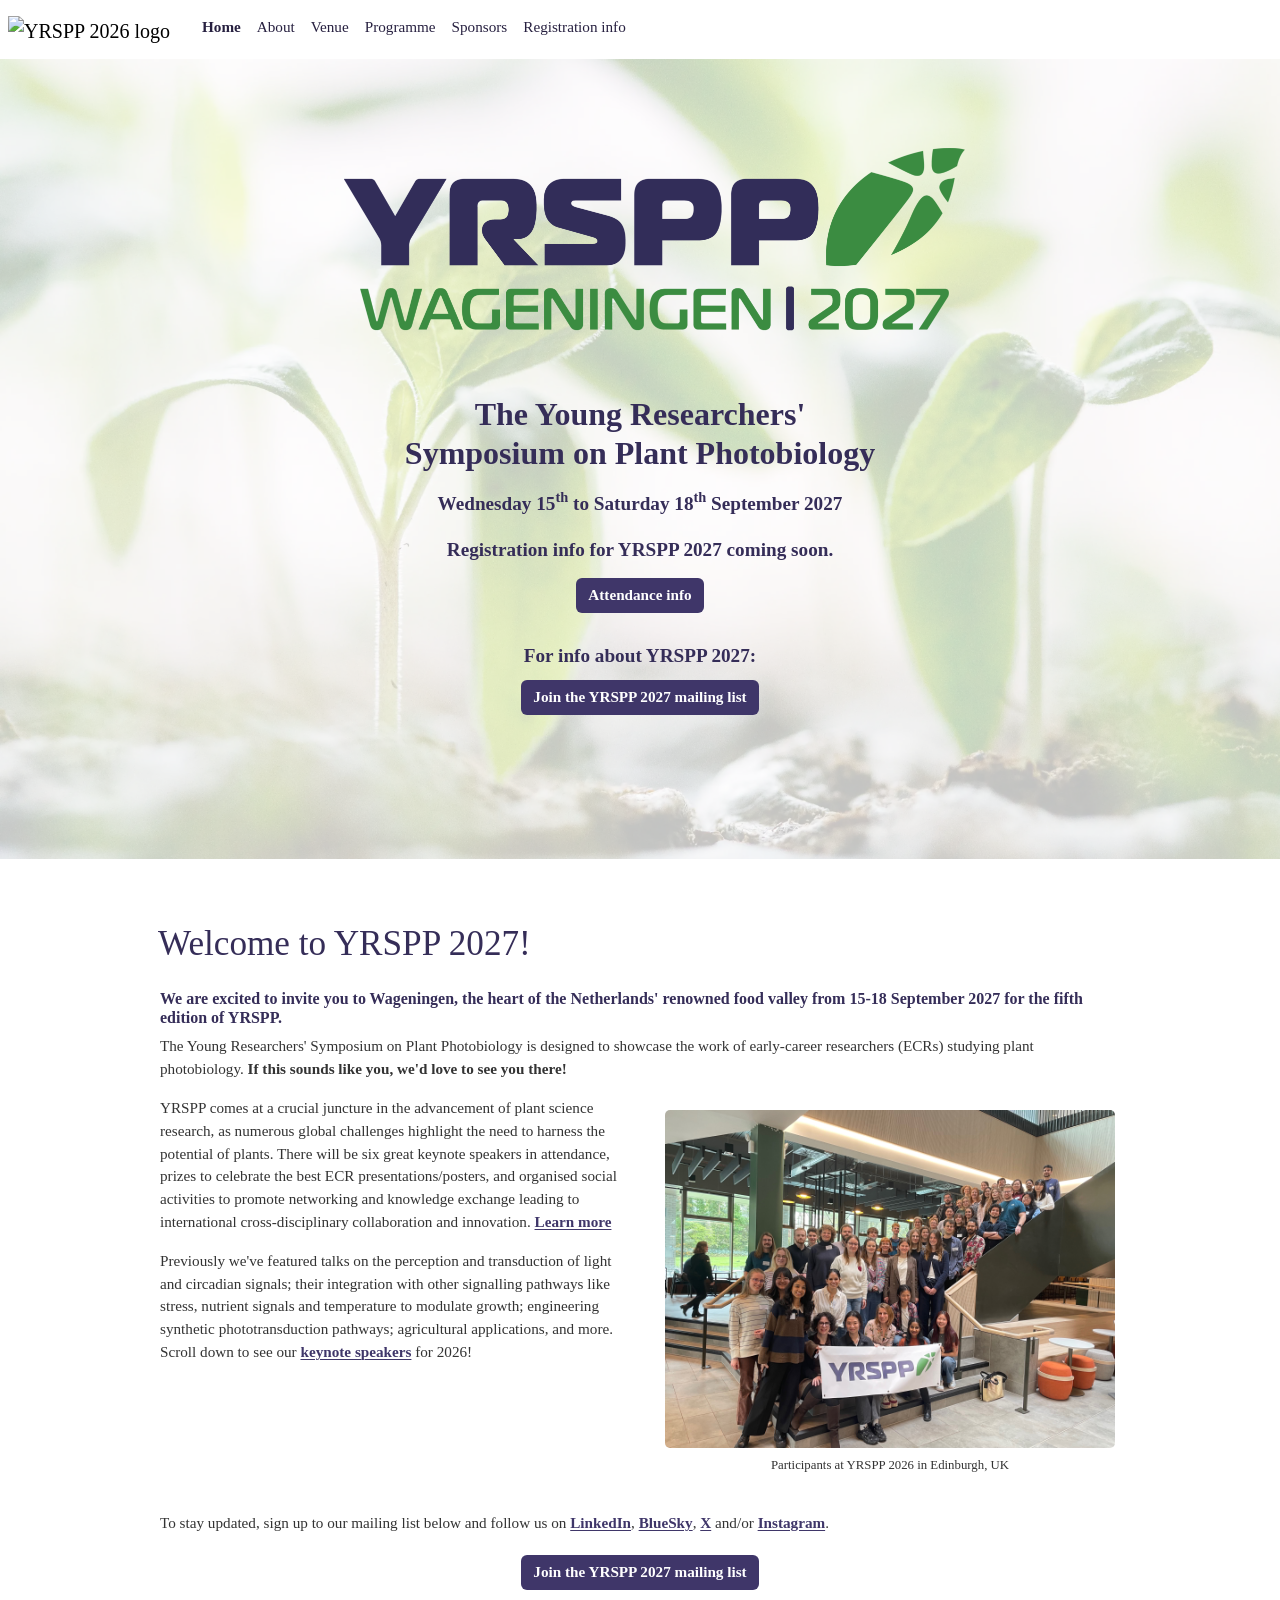
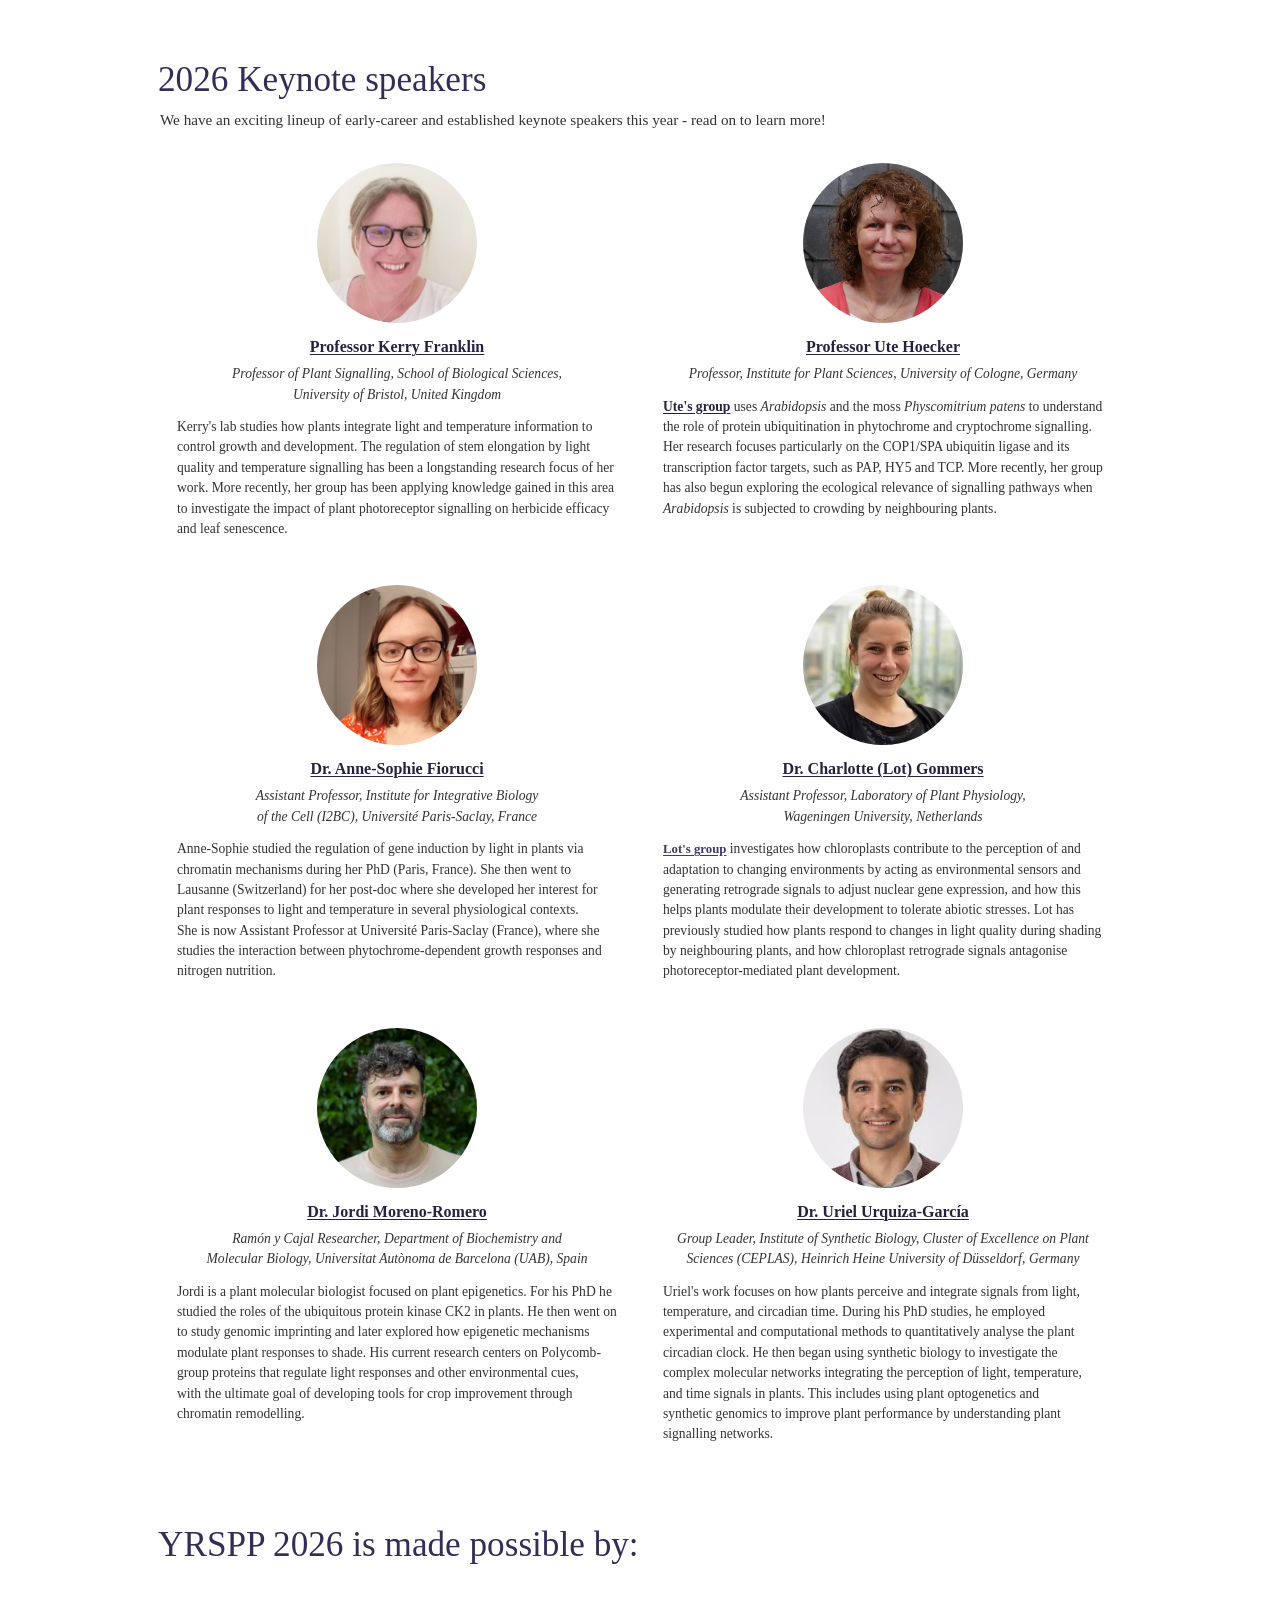
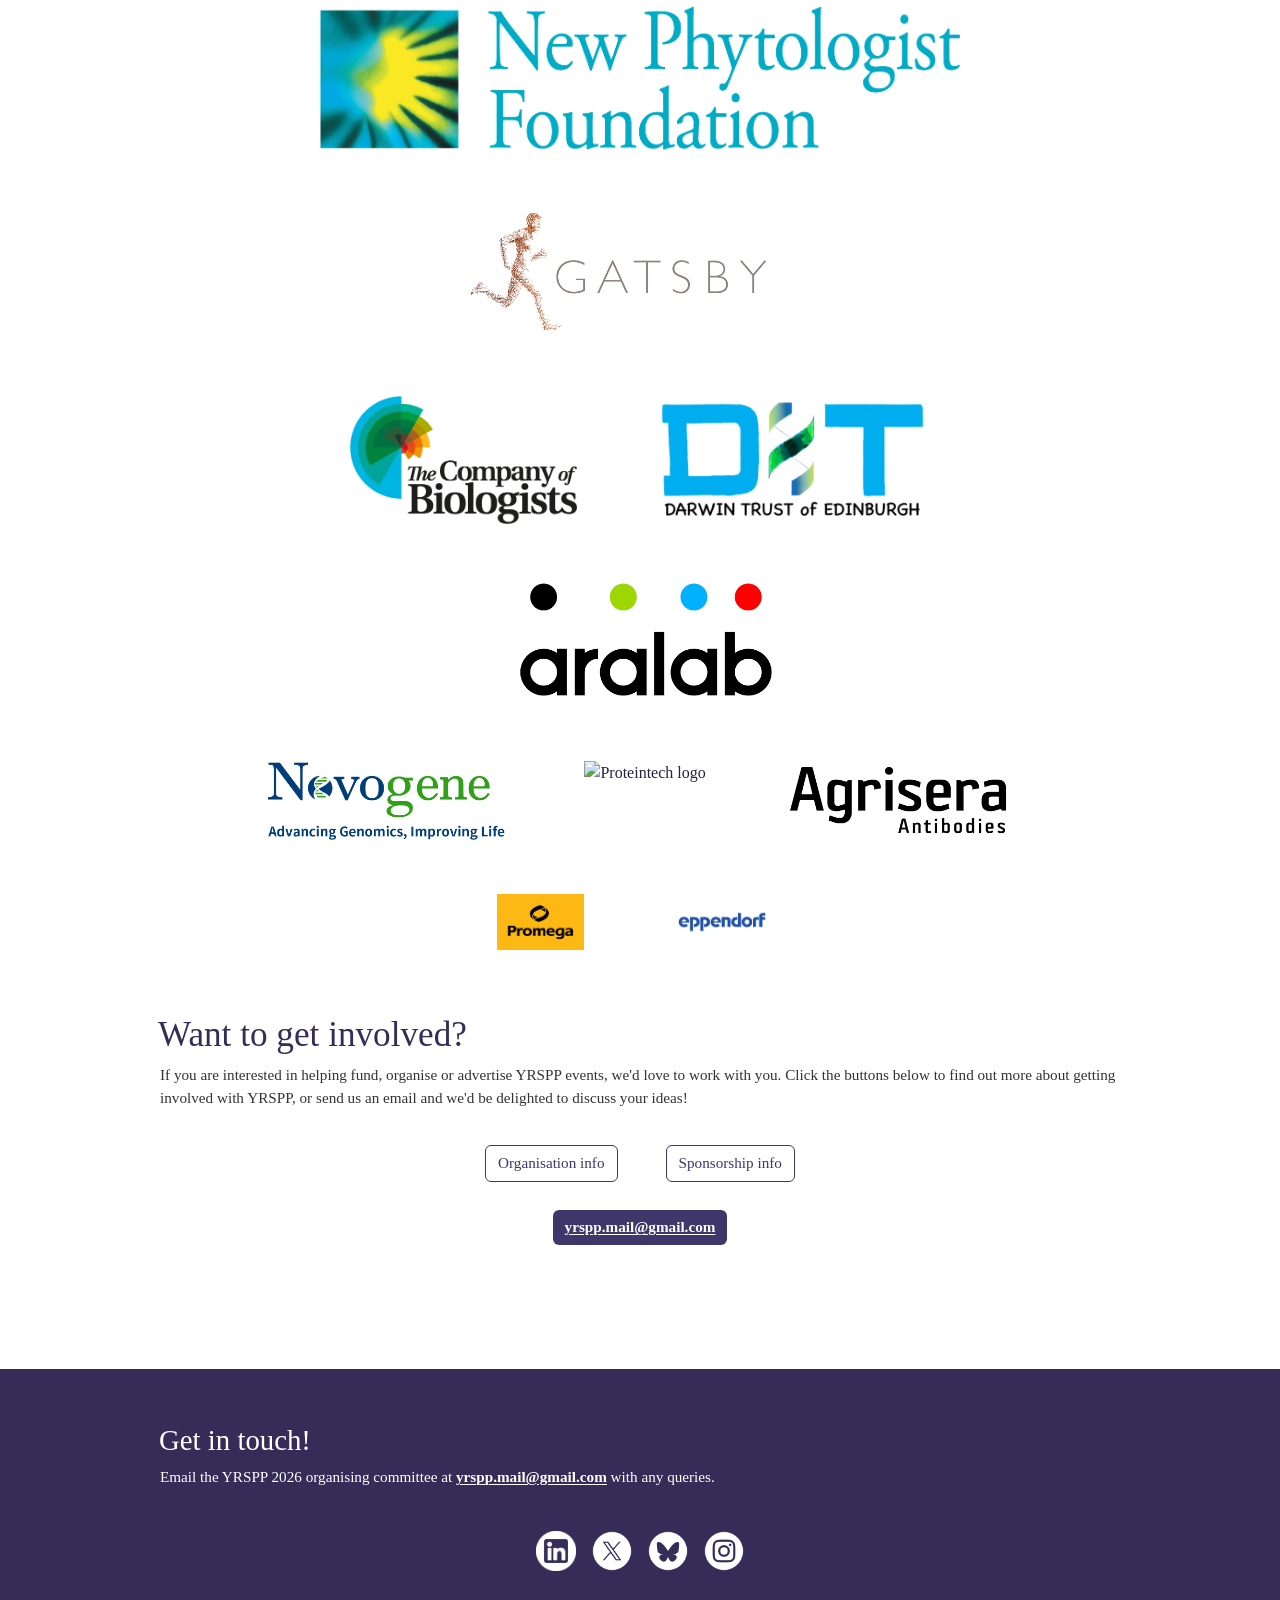
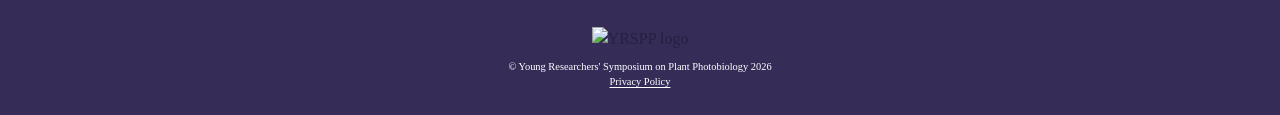
==== index.html @ 90f3bf02 "Logo update" ====
<!DOCTYPE html>
<html lang="en">

<head>
    <title>YRSPP 2027</title>
    <link rel="icon" type="image/png" href="/assets/favicon.png">

    <meta charset="UTF-8">
    <meta name="viewport" content="width=device-width, initial-scale=1.0">
    <link href="https://cdn.jsdelivr.net/npm/bootstrap@5.3.3/dist/css/bootstrap.min.css" rel="stylesheet"
        integrity="sha384-QWTKZyjpPEjISv5WaRU9OFeRpok6YctnYmDr5pNlyT2bRjXh0JMhjY6hW+ALEwIH" crossorigin="anonymous">
    <script defer src="https://cdn.jsdelivr.net/npm/bootstrap@5.3.3/dist/js/bootstrap.bundle.min.js"
        integrity="sha384-YvpcrYf0tY3lHB60NNkmXc5s9fDVZLESaAA55NDzOxhy9GkcIdslK1eN7N6jIeHz"
        crossorigin="anonymous"></script>
    <link rel="stylesheet" href="https://cdn.jsdelivr.net/npm/bootstrap-icons/font/bootstrap-icons.css">
    <link rel="stylesheet" href="styles.css">
    <link fetchpriority="high" rel="preload" href="./assets/seedlings.webp" as="image">
    <link fetchpriority="high" rel="preload" href="./fonts/magistral/Magistral-Bold.otf" as="font">
    <link fetchpriority="high" rel="preload" href="./fonts/sora/Sora-Regular.ttf" as="font">

    <script defer src="script.js"></script>

</head>

<body>
    <!-- NAVBAR -->
    <nav class="navbar navbar-expand-custom navbar-custom sticky-top">
        <a class="navbar-brand" href="/">
            <img src="./assets/YRSPP logo dark.png" style="height:2rem; width:auto; margin-left:0.5rem;"
                alt="YRSPP 2026 logo" loading="eager">
        </a>
        <button class="navbar-toggler navbar-toggler-custom" id="menu-toggle" type="button" data-bs-toggle="collapse"
            data-bs-target="#navbarNavAltMarkup" aria-controls="navbarNavAltMarkup" aria-expanded="false"
            aria-label="Toggle navigation">
            <span class="navbar-toggler-icon"></span>
        </button>

        <div class="collapse navbar-collapse" id="navbarNavAltMarkup">
            <ul class="navbar-nav ml-auto">
                <li class="nav-item"><a class="nav-link active" href="/">Home</a></li>
                <li class="nav-item"><a class="nav-link" href="/about">About</a></li>
                <li class="nav-item"><a class="nav-link" href="/venue">Venue</a></li>
                <li class="nav-item"><a class="nav-link" href="/programme">Programme</a></li>
                <li class="nav-item"><a class="nav-link" href="/sponsors">Sponsors</a></li>
                <li class="nav-item"><a class="nav-link" href="/register">Registration info</a></li>
        </div>
    </nav>

    <!-- GREEN BANNER -->
    <!-- <div class="update-bar">
        <p style="text-wrap: balance">Event schedule coming soon</p>
    </div> -->

    <!-- SPLASH PAGE -->
    <div loading="eager" class="title-image-flexbox text-center"
        style="background-image: url('./assets/seedlings.webp'); background-position: 50% 44%">

        <!-- WHITE OVERLAY -->
        <div
            style="position: absolute; z-index: 1; width: 100%; height: 100%; background-color: rgba(255, 255, 255, 0.75);">
        </div>

        <div class="container-sm title-box-outer">

            <!-- Title bar logo -->
            <div class="title-textbox">
                <img src="./assets/YRSPP 2027 logo.png" class="title-logo" alt="YRSPP 2026 logo">
            </div>

            <!-- Title bar subheader -->
            <div class="title-textbox"
                style="margin-top: clamp(1rem, 10vw, 3rem); font-family: Magistral; font-weight:900; color: #352D58">
                <p
                    style="margin:0; text-wrap:pretty;  font-size: clamp(1.6rem, 5vw, 2rem); line-height: 120%; text-align:center">
                    The Young Researchers'<br> Symposium on Plant&nbsp;Photobiology</p>
            </div>

            <!-- Title bar date -->
            <div class="title-textbox" style="margin-top: 1.1rem">
                <p style="margin:0; text-wrap:balance; font-size: clamp(1rem, 3vw, 1.2rem); color:#352D58 ">
                    <b>Wednesday&nbsp;15<sup>th</sup> to Saturday&nbsp;18<sup>th</sup> September&nbsp;2027</b>
                </p>
            </div>

            <div class="title-textbox" style="margin-top: 1.1rem">
                <p style="margin:0; text-wrap:balance; font-size: clamp(1rem, 3vw, 1.2rem); color:#352D58 ">
                    <b>Registration info for YRSPP 2027 coming soon. </b>
                </p>
            </div>

            <div class="text-center" style="margin-top: 0.5rem; margin-bottom:0rem">
                <a class="btn custom-btn" style="margin:5px;" role="button" href="/register">
                    Attendance info</a>
            </div>

            <div class="title-textbox" style="margin-top: 1.5rem">
                <p style="margin:0; text-wrap:balance; font-size: clamp(1rem, 3vw, 1.2rem); color:#352D58 ">
                    <b>For info about YRSPP 2027: </b>
                </p>
            </div>

            <div class="text-center" style="margin-top: 0.3rem; margin-bottom:1.9rem">
                <a class="btn custom-btn" style="margin:5px;" role=" button" target="_blank"
                    href="https://docs.google.com/forms/d/e/1FAIpQLSe1bCF_7-hGcj67cKuqhx0Nu_aO1WpbMkwufER8LdDxlGRzhA/viewform?usp=dialog">
                    Join the YRSPP 2027 mailing&nbsp;list</a>
            </div>

        </div>
    </div>


    <div class="container-sm">
        <h1> Welcome to YRSPP&nbsp;2027! </h1>
        <h3> We are excited to invite you to Wageningen, the heart of the Netherlands' renowned food valley from <b>15-18 September 2027</b> for the
            fifth
            edition of YRSPP. </h3>
        <p>The Young Researchers' Symposium on Plant Photobiology is designed to showcase the
            work of early-career researchers (ECRs) studying plant photobiology.
            <b>If this sounds like you, we'd love to see you there!</b>
        </p>
        <div class="text-flexbox">
            <!-- Text column -->
            <div>

                <p>YRSPP comes at a crucial juncture in the advancement of plant science research, as numerous
                    global challenges highlight the need to harness the potential of plants. There will be six great
                    keynote speakers in attendance, prizes to celebrate the best ECR
                    presentations/posters, and organised social activities to promote networking and knowledge
                    exchange leading to international cross-disciplinary collaboration and innovation. <a
                        class="underline-text" href="/about">Learn more</a>
                </p>

                <p>Previously we've featured talks on the perception and transduction of light and
                    circadian signals; their integration with other signalling pathways like stress, nutrient
                    signals and temperature to modulate growth; engineering synthetic phototransduction pathways;
                    agricultural applications, and more. Scroll down to see our <a class="underline-text"
                        href="/#speakers">keynote speakers</a> for 2026!
                </p>
            </div>

            <!-- Image Column -->
            <div class="text-center">
                <figure class="minimargin">
                    <img src="./assets/YRSPP 2026 group photo.jpeg" class="img-fluid image-rounded" style="margin-top:0.5rem"
                        alt="YRSPP 2024 image">
                    <figcaption style="font-size:0.8rem">Participants at YRSPP 2026 in Edinburgh, UK</figcaption>
                </figure>
            </div>
        </div>


        <!-- <h1>Registration is now open!</h1>
        <p><a class="underline-text" href="/register">Click here</a> for more information about the registration
            process, or click the green button below to go to the University of Edinburgh's ePay website to register
            right
            now.</p> -->
        <p style="margin-top:2rem">To stay updated, sign up to our mailing list below and follow us on
            <a class=underline-text href="https://www.linkedin.com/company/yrspp">LinkedIn</a>,
            <a class=underline-text href="https://bsky.app/profile/yrspp.bsky.social">BlueSky</a>,
            <a class="underline-text" href="https://x.com/YRSPP_2026">X</a>
            and/or
            <a class="underline-text" href="https://www.instagram.com/yrspp2026/"> Instagram</a>.
        </p>

        <!-- <div class="text-center" style="margin-top: 2rem; margin-bottom: 0rem;">
            <a class="btn custom-btn register" role="button" target="_blank"
                href="https://www.epay.ed.ac.uk/conferences-and-events/college-of-science-and-engineering/school-of-biological-sciences/school-of-biological-sciences/young-researchers-symposium-on-plant-photobiology-yrspp-2026">
                REGISTER NOW</a>
        </div> -->

        <div class="text-center" style="margin-top: 0.3rem; margin-bottom:1.9rem">
            <a class="btn custom-btn" style="margin:5px;" role=" button" target="_blank"
                href="https://docs.google.com/forms/d/e/1FAIpQLSfHy16Iya-HZ07vvajyDPj4DVzweFDZOjR_L24xHRtu4fV7gg/viewform?usp=dialog">
                Join the YRSPP 2027 mailing&nbsp;list</a>
        </div>

        <h1 id="speakers" style="scroll-margin-top: 100px">2026 Keynote speakers</h1>
        <p>We have an exciting lineup of early-career and established keynote speakers this year - read on to learn
            more!</p>

        <div class="keynote profile-container">
            <div class="profile-box">

                <div class="profile-item">
                    <a href="https://www.bristol.ac.uk/people/person/Keara-Franklin-c03a181e-04d2-490a-8cf1-10cf4a885e17/"
                        target="_blank" class="profile-image"> <img class="profile-image"
                            src="./assets/kerry-franklin.webp" alt="Photo of Professor Kerry Franklin"
                            style="object-position: 50% 25%"></a>

                    <div class="profile-name"> <a class="underline-btn"
                            href="https://www.bristol.ac.uk/people/person/Keara-Franklin-c03a181e-04d2-490a-8cf1-10cf4a885e17/"
                            role="button" target="_blank">Professor Kerry Franklin</a>
                    </div>
                    <div class="profile-subtitle">
                        Professor of Plant Signalling, School of&nbsp;Biological&nbsp;Sciences,
                        University&nbsp;of&nbsp;Bristol, United
                        Kingdom
                    </div>
                    <div class="profile-bio">
                        Kerry's lab studies how plants integrate light and temperature information to control growth
                        and
                        development. The regulation of stem elongation by light quality and temperature signalling
                        has
                        been a longstanding research focus of her work. More recently, her group has been applying
                        knowledge
                        gained in this area to investigate the impact of plant photoreceptor signalling on herbicide
                        efficacy and leaf senescence.

                    </div>
                </div>

                <div class="profile-item">
                    <a href="https://www.ceplas.eu/en/research/prof-dr-ute-hoecker/" target="_blank"
                        class="profile-image"> <img class="profile-image" src="./assets/ute-hoecker.jpeg"
                            alt="Photo of Professor Ute Hoecker" style="object-position: 50% 32%"></a>
                    <div class="profile-name"> <a class="underline-btn"
                            href="https://www.ceplas.eu/en/research/prof-dr-ute-hoecker" role="button" target="_blank">
                            Professor Ute Hoecker</a>
                    </div>
                    <div class="profile-subtitle">
                        Professor, Institute for Plant Sciences, University of Cologne, Germany
                    </div>
                    <div class="profile-bio">
                        <a class="underline-btn" href="https://ag-hoecker.botanik.uni-koeln.de" role="button"
                            target="_blank">
                            Ute's group</a> uses <i>Arabidopsis</i> and the moss <i>Physcomitrium patens</i> to
                        understand the role of protein
                        ubiquitination in phytochrome and cryptochrome signalling. Her research focuses particularly
                        on
                        the COP1/SPA ubiquitin ligase and its transcription factor targets, such as PAP, HY5 and
                        TCP.
                        More recently, her group has also begun exploring the ecological relevance of signalling
                        pathways when <i>Arabidopsis</i> is subjected to crowding by neighbouring plants.
                    </div>
                </div>

                <div class="profile-item">
                    <a href="https://anr.fr/Project-ANR-21-CE20-0006" class="profile-image" target="_blank"> <img
                            class="profile-image" src="./assets/anne-sophie-fiorucci.jpeg"
                            alt="Photo of Dr. Anne-Sophie Fiorucci" style="object-position: 50% 65%"></a>
                    <div class="profile-name"> <a class="underline-btn" href="https://anr.fr/Project-ANR-21-CE20-0006"
                            role="button" target="_blank"> Dr.
                            Anne-Sophie Fiorucci</a>
                    </div>
                    <div class="profile-subtitle">
                        Assistant Professor, Institute for Integrative Biology of the Cell&nbsp;(I2BC),
                        Université&nbsp;Paris-Saclay, France </div>
                    <div class="profile-bio">
                        Anne-Sophie studied the regulation of gene induction by light in plants via chromatin
                        mechanisms
                        during her PhD (Paris, France). She then went to Lausanne (Switzerland) for her post-doc
                        where
                        she developed her interest for plant responses to light and temperature in several
                        physiological
                        contexts. She is now Assistant Professor at Université Paris-Saclay (France), where she
                        studies
                        the interaction between phytochrome-dependent growth responses and nitrogen nutrition.
                    </div>
                </div>

                <div class="profile-item">
                    <a href="https://www.wur.nl/en/persons/charlotte-gommers.htm" class="profile-image" target="_blank">
                        <img class="profile-image" src="./assets/charlotte-gommers.jpeg"
                            alt="Photo of Dr. Charlotte Gommers" style="object-position: 50% 44%"></a>
                    <div class="profile-name"> <a class="underline-btn"
                            href="https://www.wur.nl/en/persons/charlotte-gommers.htm" role="button" target="_blank">
                            Dr. Charlotte (Lot) Gommers</a>
                    </div>
                    <div class="profile-subtitle">
                        Assistant Professor, Laboratory&nbsp;of&nbsp;Plant&nbsp;Physiology,
                        Wageningen&nbsp;University,
                        Netherlands
                    </div>
                    <div class="profile-bio">
                        <a class="keynote-website underline-text" href="https://www.charlottegommers.nl/" role="button"
                            target="_blank"> Lot's
                            group</a> investigates how chloroplasts contribute to the perception of and
                        adaptation
                        to changing environments by acting as environmental sensors and generating retrograde
                        signals to
                        adjust nuclear gene expression, and how this helps plants modulate their development to
                        tolerate
                        abiotic stresses. Lot has previously studied how plants respond to changes in light quality
                        during
                        shading by neighbouring plants, and how chloroplast retrograde signals antagonise
                        photoreceptor-mediated plant development.
                    </div>
                </div>

                <div class="profile-item">
                    <a href="https://webs.uab.cat/pleelab/" class="profile-image" target="_blank"> <img
                            class="profile-image" src="./assets/jordi-moreno-romero.jpg"
                            alt="Photo of Dr. Jordi Moreno-Romero" style="object-position: 50% 30%"></a>
                    <div class="profile-name"> <a class="underline-btn" href="https://webs.uab.cat/pleelab/"
                            role="button" target="_blank">Dr. Jordi Moreno-Romero</a>
                    </div>
                    <div class="profile-subtitle">
                        Ramón y Cajal Researcher, Department&nbsp;of Biochemistry and Molecular
                        Biology, Universitat&nbsp;Autònoma de&nbsp;Barcelona&nbsp;(UAB), Spain
                    </div>
                    <div class="profile-bio">
                        Jordi is a plant molecular biologist focused on plant epigenetics. For his PhD he studied
                        the
                        roles of the ubiquitous protein kinase CK2 in plants. He then went on to study genomic
                        imprinting and later explored how epigenetic mechanisms modulate plant responses to shade.
                        His
                        current research centers on Polycomb-group proteins that regulate light responses and other
                        environmental cues, with the ultimate goal of developing tools for crop improvement through
                        chromatin remodelling.
                    </div>
                </div>

                <div class="profile-item">
                    <a href="https://www.synthetic-biology.hhu.de/research/urquiza-group" class="profile-image"
                        target="_blank"> <img class="profile-image" src="./assets/uriel-urquiza-garcia.jpeg"
                            alt="Photo of Dr. Uriel Urquiza-García" style="object-position: 50% 10%"></a>
                    <div class="profile-name"> <a class="underline-btn"
                            href="https://www.synthetic-biology.hhu.de/research/urquiza-group" role="button"
                            target="_blank">
                            Dr. Uriel Urquiza-García</a>
                    </div>
                    <div class="profile-subtitle">
                        Group Leader, Institute of Synthetic Biology, Cluster of Excellence on Plant Sciences
                        (CEPLAS),
                        Heinrich Heine University of Düsseldorf, Germany
                    </div>
                    <div class="profile-bio">
                        Uriel's work focuses on how plants perceive and integrate signals from light, temperature,
                        and
                        circadian time. During his PhD studies, he employed experimental and computational methods
                        to
                        quantitatively analyse the plant circadian clock. He then began using synthetic biology to
                        investigate the complex molecular networks integrating the perception of light, temperature,
                        and
                        time signals in plants. This includes using plant optogenetics and synthetic genomics to
                        improve
                        plant performance by understanding plant signalling networks.
                    </div>
                </div>
            </div>
        </div>

        <h1 style="margin-bottom:30px">YRSPP 2026 is made possible&nbsp;by:</h1>

        <div class="sponsors-container">
            <div class="sponsors-box tier0">
                <div class="sponsors-box-item">
                    <a href="https://www.newphytologist.org/" target="_blank">
                        <img src="./assets/sponsors/new-phytologist-foundation-logo.png"
                            alt="New Phytologist Foundation logo" class="sponsorlogo">
                    </a>
                </div>
            </div>

            <div class="sponsors-box tier1">
                <div class="sponsors-box-item">
                    <a href="https://www.gatsby.org.uk/" target="_blank">
                        <img src="./assets/sponsors/gatsby-logo-transparent.png" alt="New Phytologist Foundation logo"
                            class="sponsorlogo">
                    </a>
                </div>
            </div>

            <div class="sponsors-box tier2">
                <div class="sponsors-box-item">
                    <a href="https://www.biologists.com/" target="_blank">
                        <img src="./assets/sponsors/CoB_logo.png" alt="The Company of Biologists logo"
                            class="sponsorlogo">
                    </a>
                </div>
                <div class="sponsors-box-item">
                    <a href="https://darwintrust.bio.ed.ac.uk/" target="_blank">
                        <img src="./assets/sponsors/darwin-trust.png" alt="Darwin Trust logo" class="sponsorlogo">
                    </a>
                </div>
            </div>

            <div class="sponsors-box tier2">
                <div class="sponsors-box-item" style="padding-left: 15px;">
                    <a href="https://aralab.pt/en/aralab-environmental-chambers/" target="_blank">
                        <img src="./assets/sponsors/Aralab Logo 1000x480.jpg" alt="Aralab logo" class="sponsorlogo">
                    </a>
                </div>
            </div>

            <div class="sponsors-box tier3" style="flex-wrap:wrap">
                <div class="sponsors-box-item">
                    <a href="https://www.novogene.com/" target="_blank">
                        <img src="./assets/sponsors/novogene-logo.png" alt="Promega logo" class="sponsorlogo">
                    </a>
                </div>
                <div class="sponsors-box-item">
                    <a href="https://www.ptglab.com/" target="_blank">
                        <img src="./assets/sponsors/proteintech-logo.png" alt="Proteintech logo" class="sponsorlogo">
                    </a>
                </div>
                <div class="sponsors-box-item">
                    <a href="https://www.agrisera.com/" target="_blank">
                        <img src="./assets/sponsors/agrisera-logo-payoff.jpg" alt="Agrisera logo"
                            class="sponsorlogo"></a>
                </div>
            </div>

            <div class="sponsors-box tier5">
                <div class="sponsors-box-item">
                    <a href="https://www.promega.co.uk/" target="_blank">
                        <img src="./assets/sponsors/promega-logo.png" alt="Promega logo" class="sponsorlogo">
                    </a>
                </div>
                <div class="sponsors-box-item">
                    <a href="https://www.eppendorf.com/" target="_blank">
                        <img src="./assets/sponsors/eppendorf.webp" alt="Eppendorf logo" class="sponsorlogo">
                    </a>
                </div>
            </div>
        </div>



        <h1>Want to get involved?</h1>
        <p>If you are interested in helping fund, organise or advertise YRSPP events, we'd love to work with you.
            Click
            the buttons below to find out more about getting involved with YRSPP, or
            send us an email and we'd be delighted to discuss your ideas!</p>

        <div class="mt-4" style="display:flex; justify-content:center; column-gap:5%">
            <a class="btn custom-btn-light" href="/about#organise" role="button">Organisation info</a>
            <a class="btn custom-btn-light" href="/sponsors#contribute" role="button">Sponsorship info</a>
        </div>

        <div class="text-center">
            <a class="btn custom-btn underline-btn" href="mailto:yrspp.mail@gmail.com"
                role="button">yrspp.mail@gmail.com</a>
        </div>

    </div>
</body>

<footer class="custom-footer">

    <div class="container-sm">
        <h2 class="footer-heading">Get in touch!</h2>

        <p class="footer-body"> Email the YRSPP 2026 organising committee at <a class="underline-text-light"
                href="mailto:yrspp.mail@gmail.com" role="button">yrspp.mail@gmail.com</a>
            with any queries.
        </p>
    </div>

    <div class="icon-container">
        <a href="https://www.linkedin.com/company/yrspp">
            <img src="./assets/circle_in_white.webp" class="icon-circle" alt="LinkedIn">
        </a>

        <a href="https://x.com/YRSPP_2026">
            <img src="./assets/circle_x_white.webp" class="icon-circle" alt="X">
        </a>

        <a href="https://bsky.app/profile/yrspp.bsky.social">
            <img src="./assets/circle_bsky_white.webp" class="icon-circle" alt="BlueSky">
        </a>

        <a href="https://www.instagram.com/yrspp2026/">
            <img src="./assets/circle_ig_white.webp" class="icon-circle" alt="Instagram">
        </a>
    </div>

    <div class="container-sm custom-base">
        <a href="./" class="mb-2">
            <img src="./assets/YRSPP logo light.png" style="max-width: 120px; height: auto;" alt="YRSPP logo">
        </a>
        <div class=privacypolicy>
            <p class="copyright">© Young Researchers' Symposium on Plant&nbsp;Photobiology 2026 <br><a
                    class="copyright underline-btn-light" href="/privacy" role="button"
                    style="font-weight:normal">Privacy
                    Policy</a>
            </p>
        </div>
    </div>

</footer>

</html>
---- styles.css ----
/* FONTS */

@font-face {
    font-family: 'Sora';
    font-weight: 300;
    src: url("./fonts/sora/Sora-Light.ttf");
}

@font-face {
    font-family: 'Sora';
    font-weight: 400;
    src: url("./fonts/sora/Sora-Regular.ttf");
}

@font-face {
    font-family: 'Sora';
    font-weight: 600;
    src: url("./fonts/sora/Sora-SemiBold.ttf");
}

@font-face {
    font-family: 'Magistral';
    font-weight: 700;
    src: url("./fonts/magistral/Magistral-Bold.otf") format("opentype");
}

@font-face {
    font-family: 'Magistral';
    font-weight: 900;
    src: url("./fonts/magistral/Magistral-Black.otf") format("opentype");
}

/* BODY TEXT */
body {
    font-family: Open Sans, sans-serif;
    /*Fallback*/
}

body {
    font-family: Sora;
    color: #333333;
}

small {
    font-size: 0.55rem;
}

.copyright {
    font-size: 0.65rem;
    color: white;
    font-weight: lighter;
    align-items: center;
    margin-bottom: 25px;
}

/* Borders for testing */
.borderbox {
    border: 1px solid blue
}

/* Update bar */

.update-bar {
    background-color: #3B8C41;
    color: white;
    font-weight: bold;
    display: flex;
    justify-content: center;
    text-wrap: balance;
    align-items: center;
    font-size: 14px;
    text-align: center;
    padding: 10px;
    box-sizing: border-box;
}

.update-bar p {
    margin: 0;
}

/* Headings */

p,
.btn,
li {
    font-size: 0.95rem;
    text-wrap: pretty;
}

.writtenbox h3 {
    margin-top: 0
}

li {
    margin-bottom: 0.25rem;

}

h1,
h2 {
    font-family: Magistral;
}

h1 {
    margin-top: min(12vh, 4rem);
    font-size: clamp(2rem, 5vw, 2.2rem);
    margin-bottom: 0.5rem;
    margin-left: -2px;
    margin-right: -2px;
    color: #352D58;
    text-wrap: pretty;
}

h2 {
    font-size: 1.8rem;
    margin-top: 4vh;
    margin-bottom: 0.5rem;
    margin-left: -1px;
    margin-right: -1px;
    color: #352D58;
    text-wrap: pretty;
}

h3 {
    font-weight: bold;
    font-size: 1rem;
    margin-top: 1.5rem;
    text-wrap: pretty;
    color: #352D58;
}

h4 {
    font-size: 1rem;
    color: red;
    font-family: Sora;
    font-weight: bold;
    text-align: center;
    margin-left: 3em;
    margin-right: 3em;
    text-wrap: balance;
    margin-top: 1.8em;
    margin-bottom: 0.8rem;
}

/* Images */
figure {
    margin-top: 1rem;
}

.minimargin {
    margin: 0.3rem
}

figcaption {
    font-size: 0.9rem;
    margin-top: 0.5rem;
}

.carousel-item img {
    width: 100%;
    height: 21rem;
    object-fit: cover;
}

@media (max-width: 767px) {
    .carousel-item img {
        width: 95%;
        height: 21rem;
    }
}


/* Page header bars  */

.title-image-flexbox,
.header-image-flexbox {
    position: relative;
    z-index: 0;
    display: flex;
    flex-direction: column;
    justify-content: center;
    align-items: center;
}

.title-image-flexbox {
    position: relative;
    display: flex;
    flex-direction: column;
    justify-content: center;
    align-items: center;

    /* fill viewport minus navbar height */
height: calc(100vh - 60px - 40px); /* navbar + green banner */
    width: 100%;
    background-image: url('./assets/seedlings.webp');
    background-size: cover;
    background-position: center;
    background-repeat: no-repeat;
}


.white-overlay {
    position: absolute;
    z-index: 1;
    width: 100%;
    height: 100%;
    /* border: 2px solid yellow; */
    background-color: rgba(0, 0, 0, 0.5);
}

.title-box-outer {
    /* border: 2px solid blue; */
    display: flex;
    flex-direction: column;
    align-items: center;
    justify-content: center;
    z-index: 2;
    /* height: calc(85vh); */
    height: max(36rem, 80vh);
    min-height: 30rem;
}

.title-logo {
    width: min(100%, 650px);
    padding-left: 3%;
    margin-top: -2%;
    /* border: solid red 2px */
}

.title-textbox {
    position: relative;
    /* border: 2px solid green; */
}

.header-textbox h1 {
    color: white;
    text-align: center;
    font-size: 3rem;
    justify-content: center;
    align-items: center;
    text-wrap: balance;
    /* border: 1px solid blue; */
    margin: 0
}

/* Page headers */
.header-textbox {
    position: relative;
    z-index: 2;
    justify-content: center;
    align-items: center;
    /* border: 1px solid red; */
}

.header-image-flexbox {
    background-size: cover;
    min-height: auto;
    height: min(250px, 35vh);
}


@media (max-width:767px) {
    .header-textbox h1 {
        font-size: min(3rem, 10vw);
        /* border:1px solid red; */
    }
}

/* Flexboxes */

.centred-flexbox {
    display: flex;
    align-items: center;
    justify-content: space-between;
}

/* Containers */

.container-sm {
    max-width: 1000px;
    padding-left: 20px;
    padding-right: 20px
}

.image-rounded {
    border-radius: 5px;
}

/* Flexbox */

.text-flexbox {
    display: grid;
    grid-template-columns: 1fr 1fr;
    /* 2 columns */
    column-gap: 40px;
}

/* Switch to 1 column when screen <= 800px */
@media (max-width: 1000px) {
    .text-flexbox {
        grid-template-columns: 1fr;
        /* single column */
    }

    .img-fluid {
        width: 100%;
        max-width:500px;
    }
}


/* button flexbox */

.stack-vertically {
    display: flex;
    flex-direction: column;
    align-items: center;
}

/* Anchors */

a {
    text-decoration: none;
    /* dark purple */
    color: #272040;
}

a i {
    vertical-align: -2;
}

.bi {
    font-size: 24px;
}

/* Buttons */

.custom-btn,
.custom-btn-light {
    margin-top: 0.75rem;
    margin-bottom: 1rem;
}


.custom-btn {
    /* bright purple */
    background-color: #3F3669;
    color: white;
    border: none;
    font-weight: bold
}

.custom-btn:hover {
    /* dark purple */
    background-color: #272040;
    color: white;
}

.custom-btn-light {
    /* bright purple */
    border: 1px solid #3F3669;
    /* bright purple */
    color: #3F3669;
}

.custom-btn-light:hover {
    /* bright purple */
    background-color: #3F3669;
    /* bright purple */
    border: 1px solid #3F3669;
    color: white;
}

.custom-btn.register {
    background-color: #3B8C41;
    padding: 8px 20px 8px 20px;
    border-radius: 10px;
    ;
    font-size: 25px;
}

.custom-btn.register:hover {
    background-color: #006A08;
}

.underline-text,
.underline-text-light,
.underline-btn,
.underline-btn-light {
    font-weight: bold;
    text-decoration: underline;
    text-underline-offset: 1.5px;
    text-decoration-thickness: 0.5px;
}

.underline-text {
    color: #3F3669;
    /* bright purple */
}

/* Hover on underline text / buttons should be thicker underline */
.underline-text:hover,
.underline-text-light:hover,
.underline-btn:hover,
.underline-btn-light:hover {
    text-decoration: underline;
    text-decoration-thickness: 1.2px;
}

/* Light button/text should be light */
.underline-text-light,
.underline-btn-light {
    color: white;
}

.custom-title {
    font-family: Magistral;
    /* standard purple */
    color: #352D58;
    font-size: 1.2em;
    margin-top: 6.5em;
}

/* Navbar */
.navbar-custom {
    background-color: white;
}

.navbar-btn {
    background-color: #3B8C41;
    color: white;
    border: none;
    /* font-size: 0.9rem; */
    font-weight: bold;
    /* border: solid yellow 1.5pt; */
}

.navbar-btn:hover {
    background-color: #006A08;
    color: white
}

@media (max-width: 767px) {
    .navbar-btn {
        margin-bottom: 0.4rem;
        margin-top: 0.4rem;
    }
}

.nav-link {
    /* dark purple */
    color: #272040;
    /* border: solid red 1pt; */

}

.navbar-custom .nav-link.active,
.navbar-custom .nav-link.active:hover {
    /* dark purple */
    color: #272040;
    font-weight: bold;
}

.navbar-nav {
    display: flex;
    text-align: right;
    flex-direction: column;
    margin-right: 1em;
    /* border: solid orange 1pt; */
}

.navbar-custom .nav-link:hover {
    color: #3B8C41;
}

.navbar-custom .navbar-toggler {
    border: none;
    outline: none;
    box-shadow: none;
    margin-left: auto;
    /* border: solid blue 1pt; */
}

.background-image {
    background-size: cover;
    background-position: center;
}

.navbar-toggler-custom .navbar-toggler-icon {
    background-image: url("data:image/svg+xml;charset=UTF-8,%3Csvg xmlns='http://www.w3.org/2000/svg' viewBox='0 0 32 32'%3E%3Cpath stroke='%23352D58' stroke-width='2' stroke-linecap='round' stroke-miterlimit='10' d='M4 8h24M4 16h24M4 24h24'/%3E%3C/svg%3E");
    /* transition: all 0.3s ease-in-out; */
    /* border: solid green 1pt; */

}

.navbar-toggler-custom.open .navbar-toggler-icon {
    background-image: url("data:image/svg+xml;charset=UTF-8,%3Csvg xmlns='http://www.w3.org/2000/svg' viewBox='0 0 32 32'%3E%3Cpath stroke='%23352D58' stroke-width='2' stroke-linecap='round' stroke-miterlimit='10' d='M6 6L26 26M26 6L6 26'/%3E%3C/svg%3E");
}

/* Custom breakpoint: expand above 800px, collapse below 800px */
@media (min-width: 900px) {
    .navbar-expand-custom .navbar-toggler {
        display: none;
    }

    .navbar-expand-custom .navbar-collapse {
        display: flex !important;
        flex-basis: auto;
    }

    /* Make the nav items horizontal, as in a standard expanded navbar */
    .navbar-expand-custom .navbar-nav {
        flex-direction: row;
        align-items: center;
    }

    /* Optional: spacing between links */
    .navbar-expand-custom .navbar-nav .nav-item {
        margin-left: 1rem;
    }
}

@media (max-width: 799.98px) {
    .navbar-expand-custom .navbar-collapse {
        display: none;
        /* collapsed */
    }

    .navbar-expand-custom .navbar-collapse.show {
        display: block;
    }

    /* On mobile keep column layout */
    .navbar-expand-custom .navbar-nav {
        flex-direction: column;
    }
}


/* Footer */
#page-container {
    position: relative;
    min-height: 100vh;
}

#footer {
    position: absolute;
    bottom: 0;
    width: 100%;
    height: 2.5rem;
}

.icon-container {
    display: grid;
    grid-template-columns: repeat(4, 1fr);
    column-gap: 1rem;
    row-gap: 1rem;
    margin-top: 3vh;
    margin-bottom: 6vh;
    flex-wrap: wrap;
    max-width: 80%;
}

@media(max-width:260px) {
    .icon-container {
        grid-template-columns: repeat(2, 1fr);
    }
}

.icon-travel {
    width: 30px;
    margin-right: 6px;
    margin-left: -3px
}

.icon-circle {
    max-width: 40px;
    height: auto;
}

.privacypolicy {
    text-align: center;
}

.custom-footer,
.custom-base {
    /* standard purple */
    background-color: #352D58;
    display: flex;
    flex-direction: column;
    justify-content: center;
    align-items: center;
}

.custom-footer {
    margin-top: 12vh;
}

.footer-heading {
    color: white;
    margin-top: 6vh
}

.footer-body {
    text-wrap: pretty;
    color: white;
}

/* CUT BELOW */

.socials-box-outer {
    align-items: center;
    justify-content: center;
    display: flex;
    gap: 0px;
    /* border: 2px solid blue; */
}

.socials-box-item {
    height: 90%;
    width: 93px;
    text-align: center;
    /* border: 2px solid red; */
}

/* Profiles */
.profile-container {
    display: flex;
    justify-content: center;
    /* border: 1px solid green; */
}

.profile-box {
    display: flex;
    flex-flow: row wrap;
    row-gap: 1rem;
    column-gap: 1rem;
    position: relative;
    justify-content: center;
    /* border: 2px solid orange; */
}

.profile-item {
    display: flex;
    flex-direction: column;
    align-items: center;
    padding: 15px;
    /* border: 2px solid blue; */
}

.profile-image {
    height: 10rem;
    width: 10rem;
    border-radius: 50%;
    object-fit: cover;
}

.profile-name {
    text-align: center;
    margin-top: 12px;
    margin-bottom: 5px;
    font-size: 1rem;
    font-weight: bold;
    /* border: 2px solid red; */
}

.profile-subtitle {
    text-align: center;
    font-size: 0.85rem;
    font-style: italic;
    text-wrap: balance;
    margin-bottom: 12px;
    /* border: 2px solid yellow; */
}

.profile-bio {
    font-size: 0.85rem;
    text-wrap: pretty;
    /* border: 2px solid red */
}

/* Keynote speaker specific settings*/
.keynote .profile-item {
    width: calc(50% - 10px);
}

.keynote-website {
    font-size: 0.8rem;
    text-align: center;
    margin-top: 5px;
}

@media(max-width:690px) {
    .keynote .profile-box {
        width: 95%;
        row-gap: 2.5rem
    }

    .keynote .profile-item {
        width: 100%;
    }
}

/* Committee specific settings*/
.committee .profile-item {
    min-width: 250px;
    width: 32%;
}

.committee .profile-bio {
    text-align: center
}

@media(max-width:908px) {
    .committee .profile-item {
        width: 45%
    }
}

@media(max-width:600px) {
    .committee .profile-box {
        row-gap: 2.5rem;
    }

    .committee .profile-item {
        width: 90%;
    }
}

/* Sponsors box */

.rounded {
    border-radius: 10px
}

.sponsors-container {
    display: flex;
    align-items: center;
    flex-direction: column;
    row-gap: 6vh;
    margin-top: 40px;
    margin-bottom: 40px;
    /* border: 2px solid black; */
}

.sponsors-box {
    display: flex;
    align-items: start;
    justify-content: center;
    column-gap: 6vw;
    row-gap: 5vw;
    width: 95%;
    /* border: 2px solid green; */
}

.sponsors-box-item {
    display: flex;
    justify-content: center;
    align-items: center;
    /* border: 2px solid red; */
}

.rounded {
    border-radius: 10px
}

.sponsorlogo {
    max-height: 100%;
    max-width: 100%;
    object-fit: contain;
}

.tier0 .sponsorlogo {
    max-height: 10rem;
    width: 40rem;
}

.tier1 .sponsorlogo {
    max-height: 9.5rem;
    max-width: 90%;
}

.tier2 .sponsorlogo {
    max-height: 8rem;
}

.tier3 .sponsorlogo {
    max-height: 5rem;
}

.tier4 .sponsorlogo {
    max-height: 4rem;
}

.tier5 .sponsorlogo {
    max-height: 3.5rem;
}


@media (max-width: 500px) {

    .sponsors-box {
        flex-wrap: wrap;
        width: 90%;
        row-gap: 2.5rem
    }
}

/* Timeline */

.timeline-flexbox {
    display: flex;
    justify-content: center;
    /* border: 2px solid blue; */
}

.timeline {
    display: flex;
    flex-direction: column;
    width: 95%;
    /* border: 3px solid green; */
    gap: 1rem;
    position: relative;
}

.timeline-item {
    display: flex;
    /* border: 2px solid red; */
    gap: 60px;
    position: relative;
    align-items: top;
}

.timeline-date {
    width: 200px;
    text-align: right;
    /* border: 2px solid orange; */
}

.timeline-text {
    width: 60%;
    /* border: 2px solid yellow; */
}

.timeline-line,
.timeline-line-dashed {
    position: absolute;
    left: 228px;
    transform: translate(-50%);
    width: 2.8px;
    height: 100%;
    /* dark purple */
    background-color: #352d58;
    z-index: 1;
}

.timeline-line-dashed {
    bottom: 0px;
    height: 20%;
    /* dark purple */
    background-color: white;
    border-style: dashed
}

.timeline-circle {
    position: absolute;
    left: 228px;
    transform: translate(-50%);
    margin-top: 4px;
    width: 14px;
    height: 14px;
    /* dark purple */
    background-color: white;
    border: solid 2.8px #352d58;
    border-radius: 50%;
    z-index: 2;
}

@media (max-width: 767px) {
    .timeline {
        gap: 1.5rem
    }

    .timeline-item {
        width: 100%;
        flex-direction: column;
        align-items: flex-start;
        gap: 0rem
    }

    .timeline-date {
        margin-left: 50px;
        text-align: left;
    }

    .timeline-text {
        margin-left: 50px;
        width: 85%
    }

    .timeline-line,
    .timeline-line-dashed {
        left: 23px;
        transform: translate(-50%);
    }

    .timeline-circle {
        left: 23px;
        transform: translate(-50%);
    }
}

/* Table */
/* ===== DESKTOP TABLE VIEW ===== */


table {
    border-collapse: separate;
    border-spacing: 5px;
    min-width: 660px;
    width: 100%;
    table-layout: fixed;
    font-size: 0.8rem;
}

th,
td {
    border-radius: 5px;
    padding: 8px;
    text-align: center;
    word-wrap: break-word;

}

th {
    color: #3E3666;
    font-size: 0.95rem;
}

.tablestyles {
    font-size: 0.8rem;
}

/* Color classes */

.presentation_session {
    background: #DDDBF3;
    font-weight: bold;
}

.poster_session {
    background: #DDDBF3;
    font-weight: bold;
}

.social_activity {
    background: #D4E2D2;
}

.white {
    font-style: italic;
}

.break {
    background: #f2f2f2;
    font-weight: bold;
}

.dotted {
    border: 2.5px dashed #DDDBF3;
    font-weight: bold;
}


/* ===== MOBILE STACKED VIEW ===== */
.mobile-program {
    display: none;
    justify-items: center;
    /* border: 2px solid red; */
    /* hidden by default */
}

col:first-child {
    width: 120px;
}

col:nth-child(2),
col:nth-child(3),
col:nth-child(4) {
    width: auto;
    /* remaining columns flexible */
}

.dropdown {
    margin-bottom: 1em;
    border-radius: 18px;
    width: 100%;
    overflow: hidden;
    border: solid 3px #DDDBF3;
    display: flex;
    flex-direction: column;

}

.dropdown summary {
    background: #DDDBF3;
    padding: 10px;
    font-weight: bold;
    cursor: pointer;
    /* border: solid 3px blue; */
}

.tablebox {
    display: flex;
    justify-content: center;
    /* border: solid 2px orange */
}

.writtenbox {
    display: flex;
    flex-direction: column;
    justify-content: left;
    padding: 15px 25px 0 25px;
    /* top right bottom left */
    overflow: hidden;
    max-height: 0;
    transition: max-height 0.35s ease;
    box-sizing: border-box;
    will-change: max-height;
}

.dropdown[open] .writtenbox {
    max-height: 1000px;
    /* adjust if your tallest box is bigger */
}


.dropdown table {
    min-width: 200px;
    margin-top: 10px;
    margin-bottom: 10px;
    max-width: 350px;
    /* border: solid 2px green; */
}

.dropdown td {
    text-align: center;
}

/* ===== RESPONSIVE SWITCH ===== */
@media (max-width: 768px) {
    .program-wrapper {
        display: none;
    }

    .mobile-program {
        display: flex;
        flex-direction: column;
        ;
    }
}
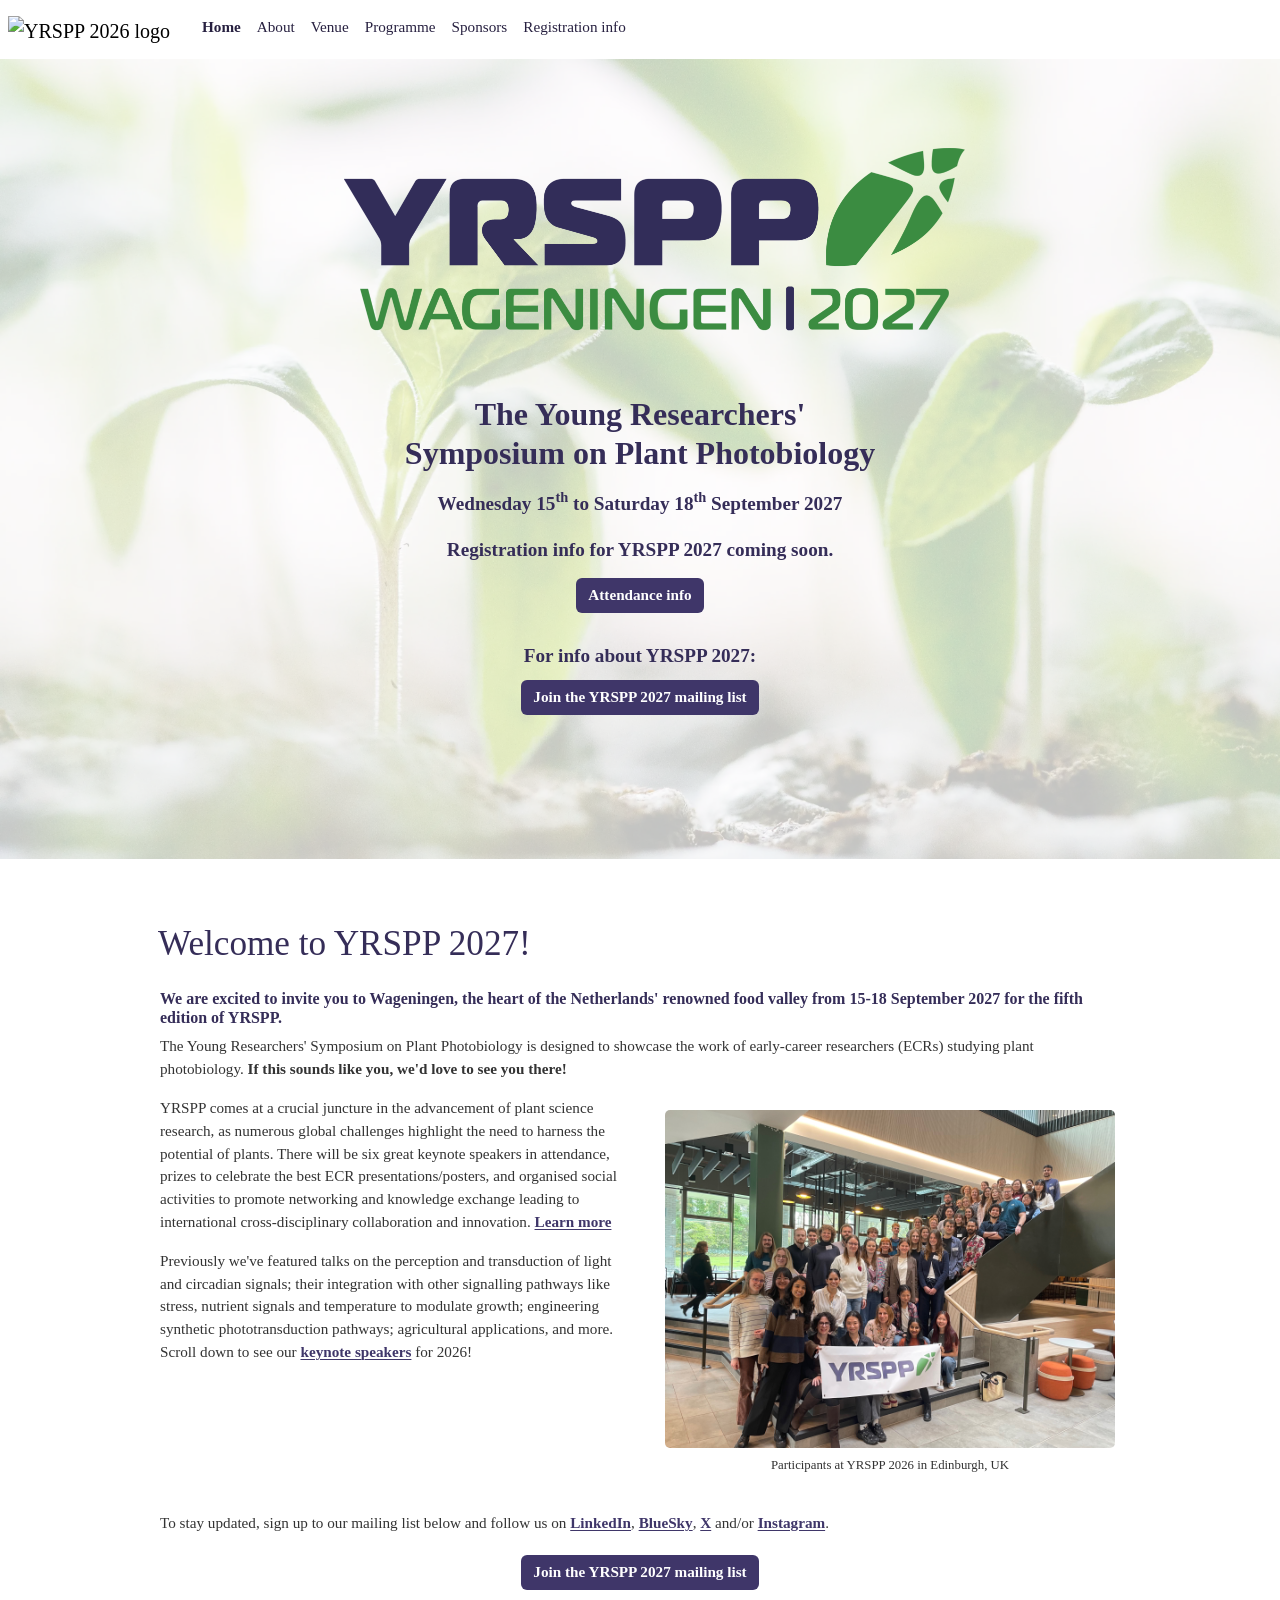
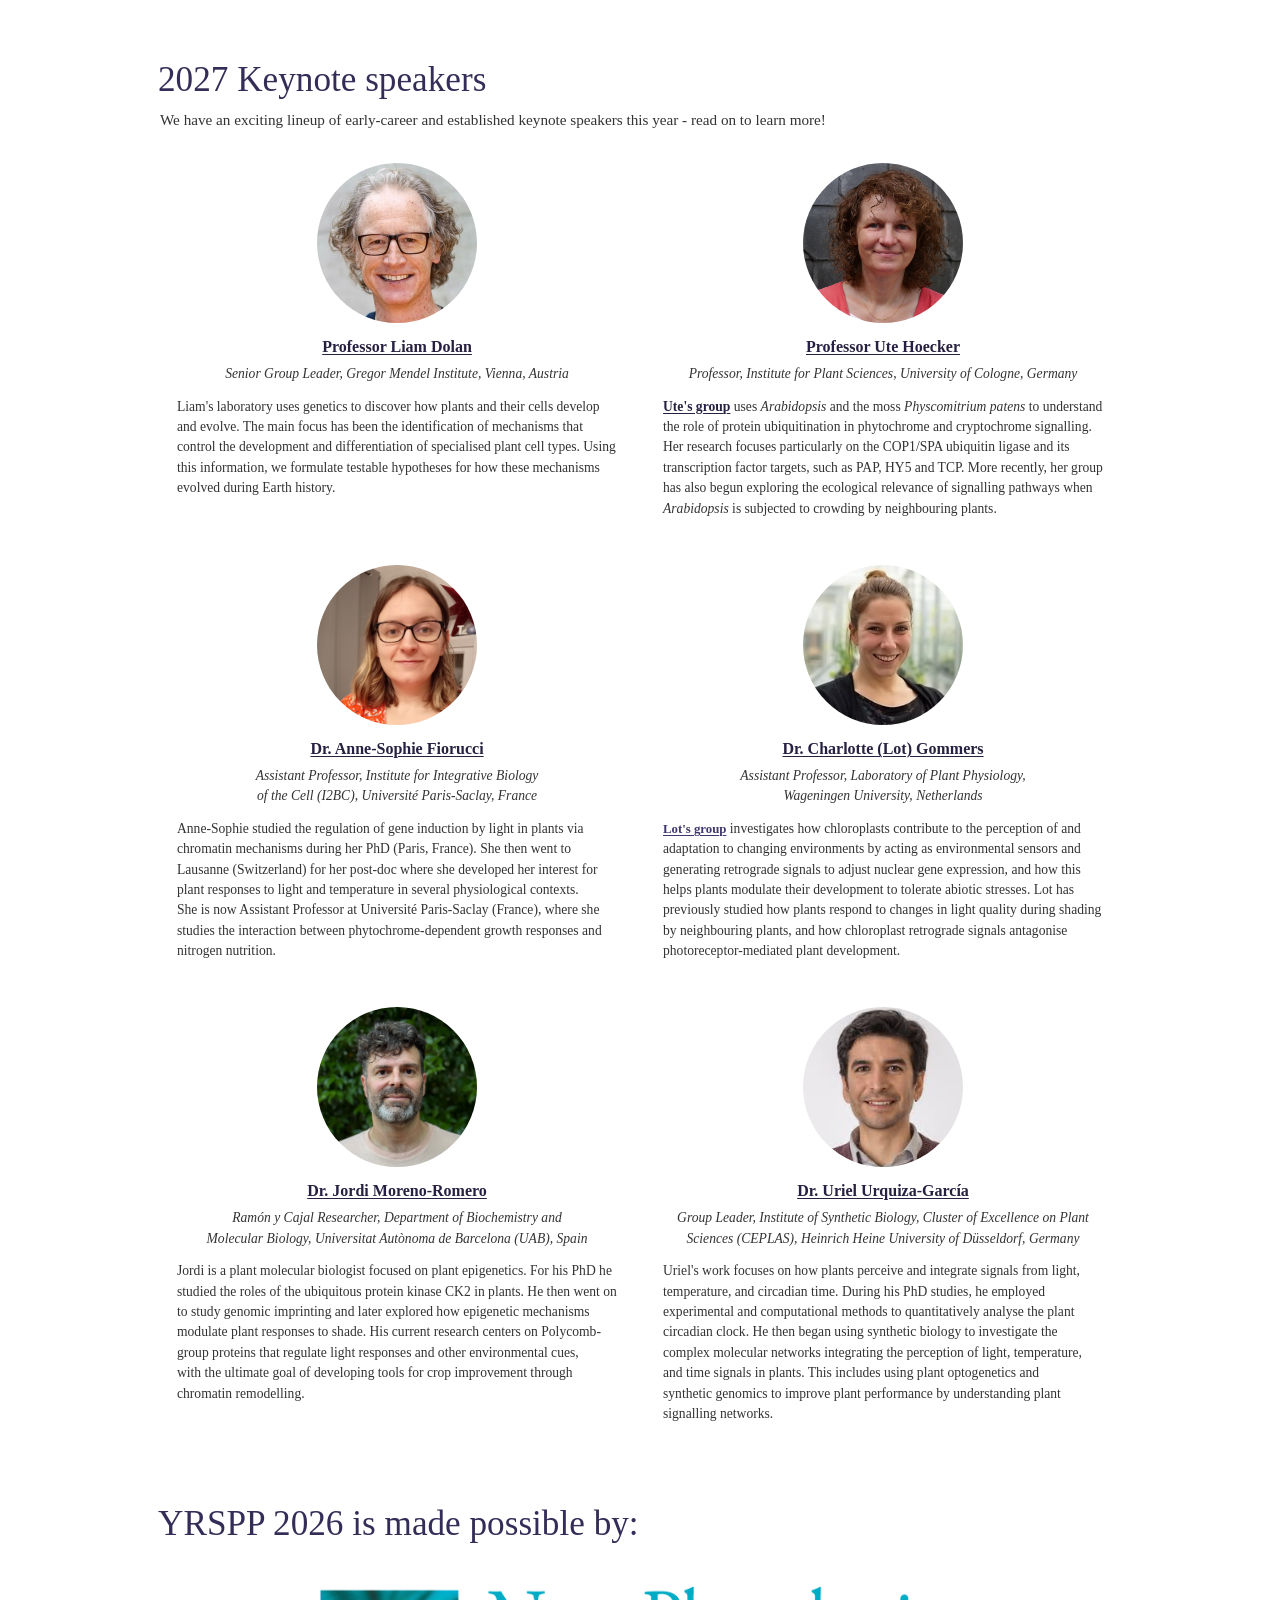
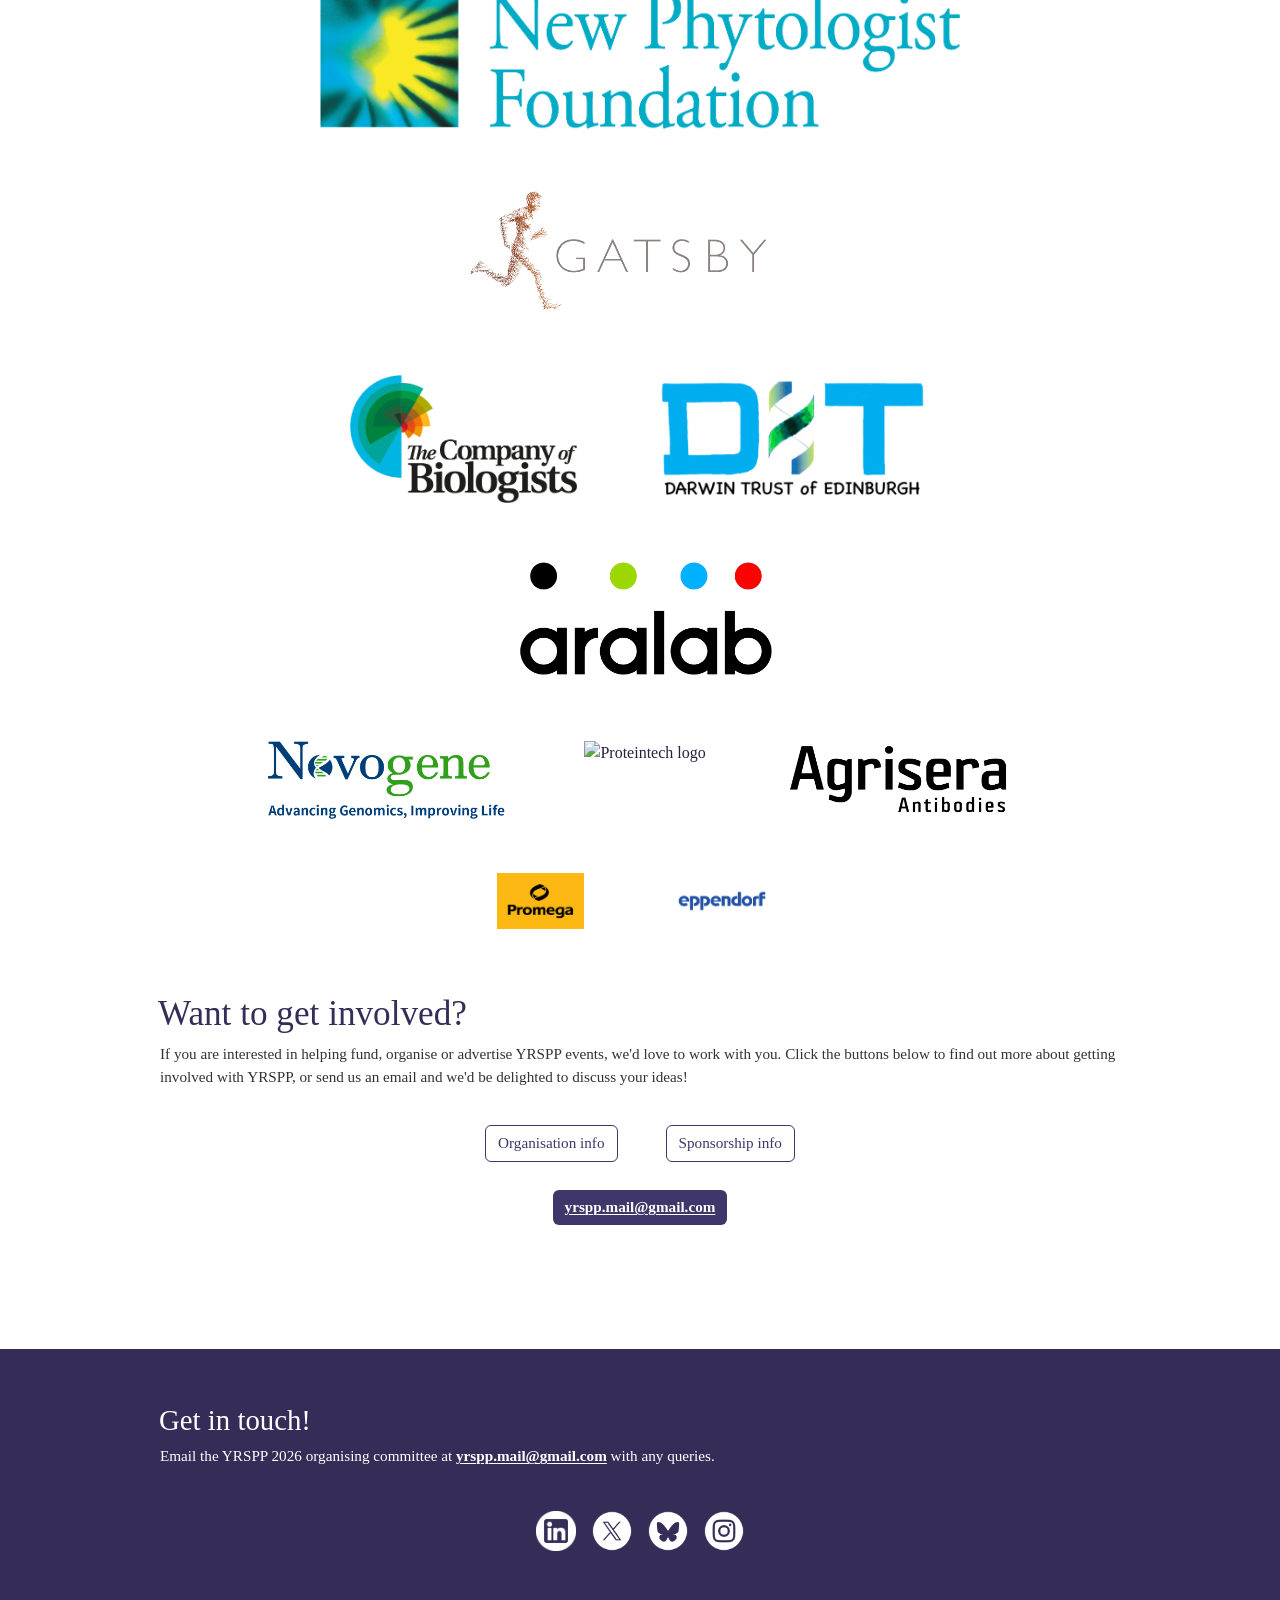
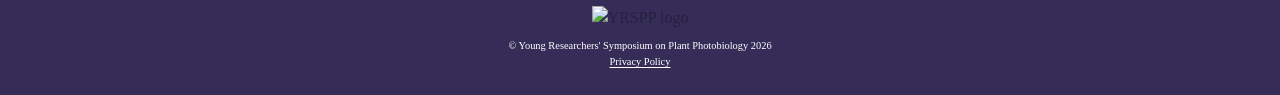
==== commit 28751ef4: "Liam update" ====
--- a/index.html
+++ b/index.html
@@ -174,7 +174,7 @@
                 Join the YRSPP 2027 mailing&nbsp;list</a>
         </div>
 
-        <h1 id="speakers" style="scroll-margin-top: 100px">2026 Keynote speakers</h1>
+        <h1 id="speakers" style="scroll-margin-top: 100px">2027 Keynote speakers</h1>
         <p>We have an exciting lineup of early-career and established keynote speakers this year - read on to learn
             more!</p>
 
@@ -182,29 +182,24 @@
             <div class="profile-box">
 
                 <div class="profile-item">
-                    <a href="https://www.bristol.ac.uk/people/person/Keara-Franklin-c03a181e-04d2-490a-8cf1-10cf4a885e17/"
+                    <a href="https://www.oeaw.ac.at/gmi/research/research-groups/liam-dolan"
                         target="_blank" class="profile-image"> <img class="profile-image"
-                            src="./assets/kerry-franklin.webp" alt="Photo of Professor Kerry Franklin"
+                            src="./assets/Liam headshot.jpg" alt="Photo of Professor Kerry Franklin"
                             style="object-position: 50% 25%"></a>
 
                     <div class="profile-name"> <a class="underline-btn"
-                            href="https://www.bristol.ac.uk/people/person/Keara-Franklin-c03a181e-04d2-490a-8cf1-10cf4a885e17/"
-                            role="button" target="_blank">Professor Kerry Franklin</a>
-                    </div>
-                    <div class="profile-subtitle">
-                        Professor of Plant Signalling, School of&nbsp;Biological&nbsp;Sciences,
-                        University&nbsp;of&nbsp;Bristol, United
-                        Kingdom
-                    </div>
-                    <div class="profile-bio">
-                        Kerry's lab studies how plants integrate light and temperature information to control growth
-                        and
-                        development. The regulation of stem elongation by light quality and temperature signalling
-                        has
-                        been a longstanding research focus of her work. More recently, her group has been applying
-                        knowledge
-                        gained in this area to investigate the impact of plant photoreceptor signalling on herbicide
-                        efficacy and leaf senescence.
+                            href="https://www.oeaw.ac.at/gmi/research/research-groups/liam-dolan"
+                            role="button" target="_blank">Professor Liam Dolan</a>
+                    </div>
+                    <div class="profile-subtitle">
+                        Senior Group Leader,
+                        Gregor&nbsp;Mendel&nbsp;Institute, Vienna, Austria
+                    </div>
+                    <div class="profile-bio">
+                        Liam's laboratory uses genetics to discover how plants and their cells develop and evolve. 
+                        The main focus has been the identification of mechanisms that control the development and 
+                        differentiation of specialised plant cell types. Using this information, we formulate testable 
+                        hypotheses for how these mechanisms evolved during Earth history. 
 
                     </div>
                 </div>
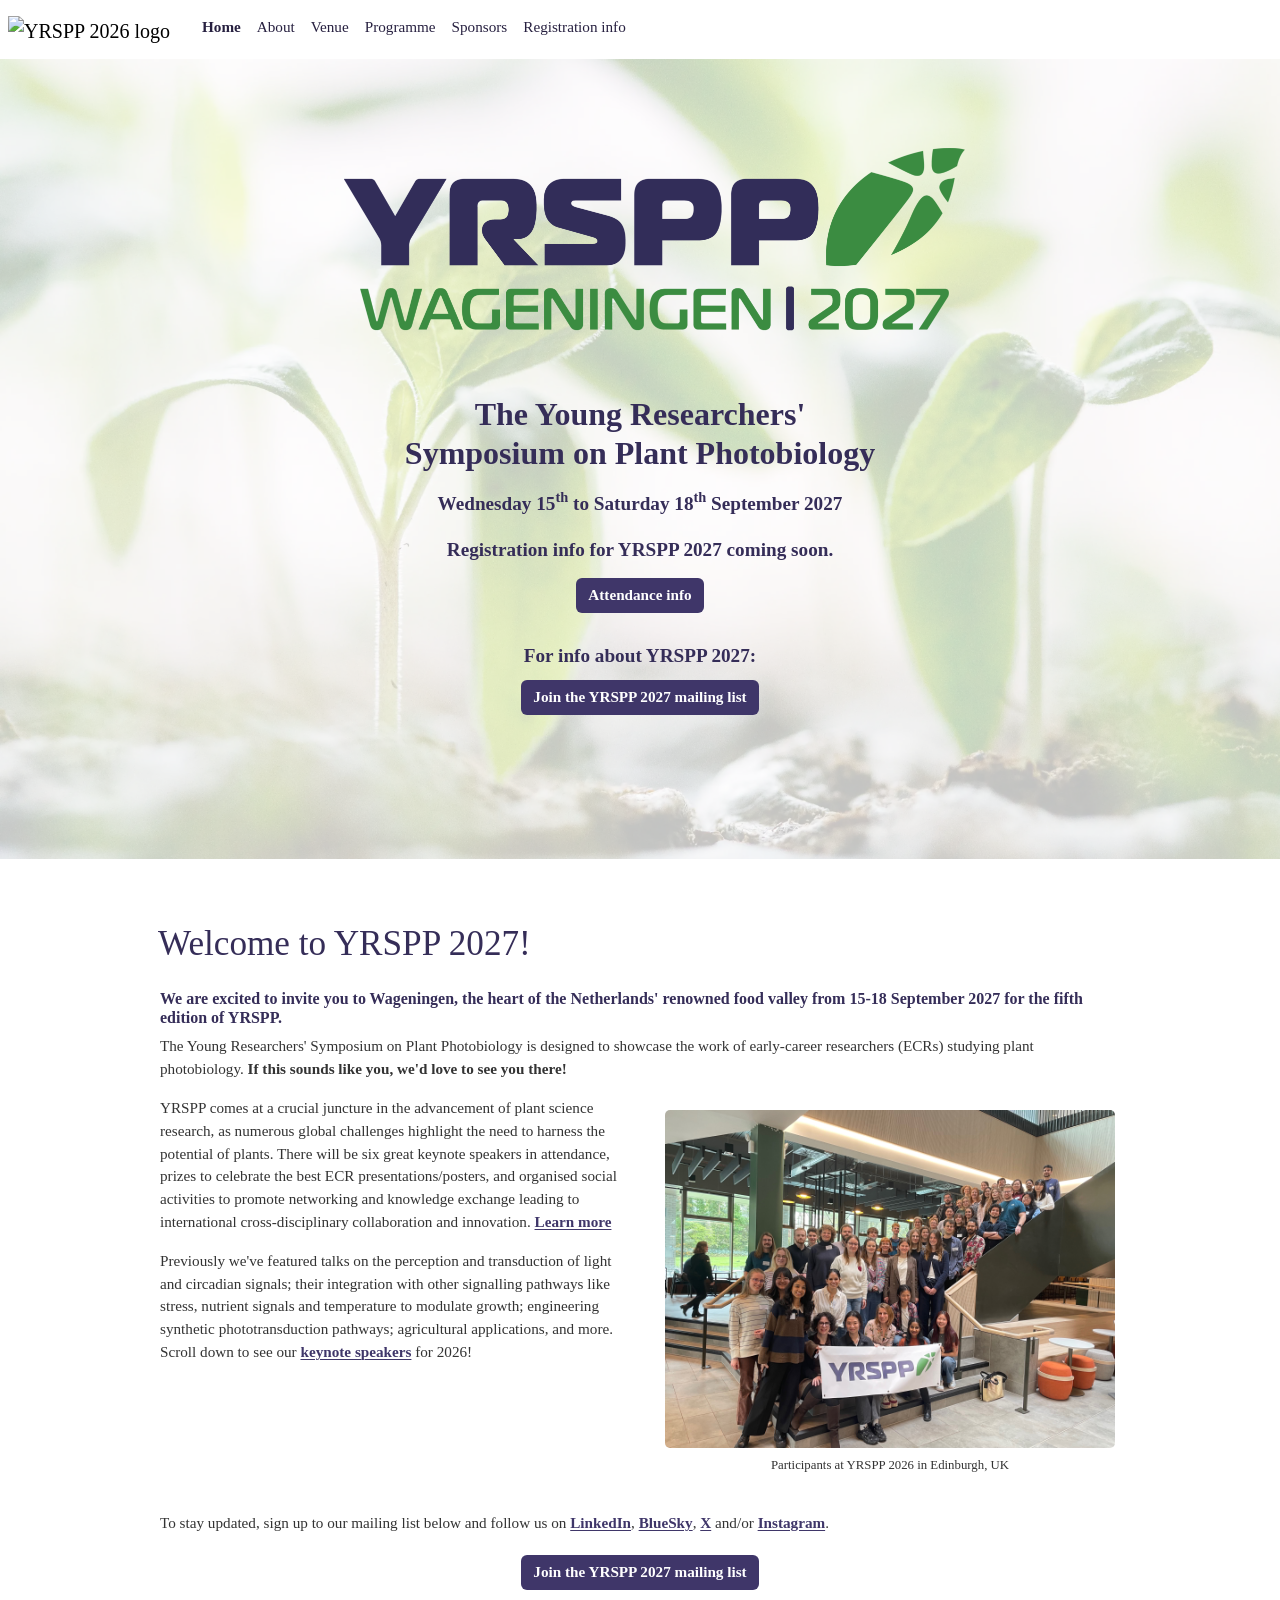
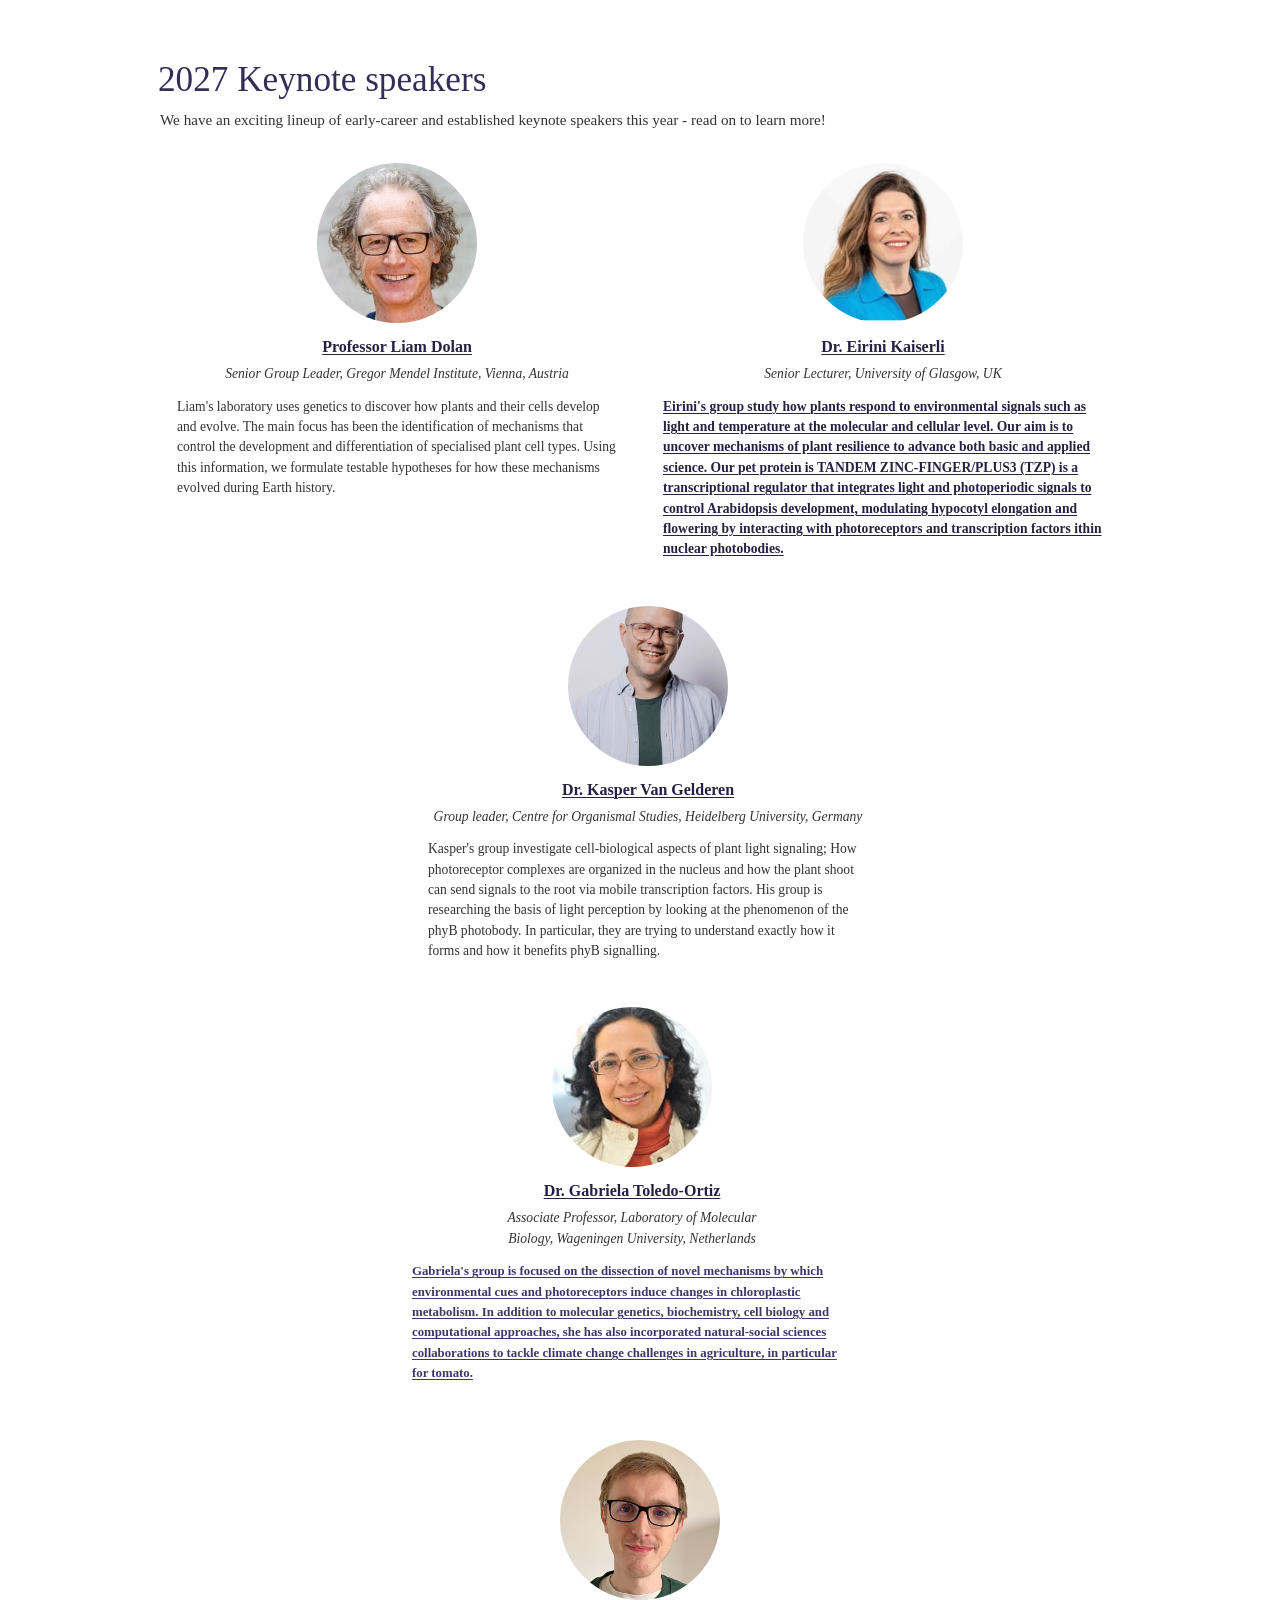
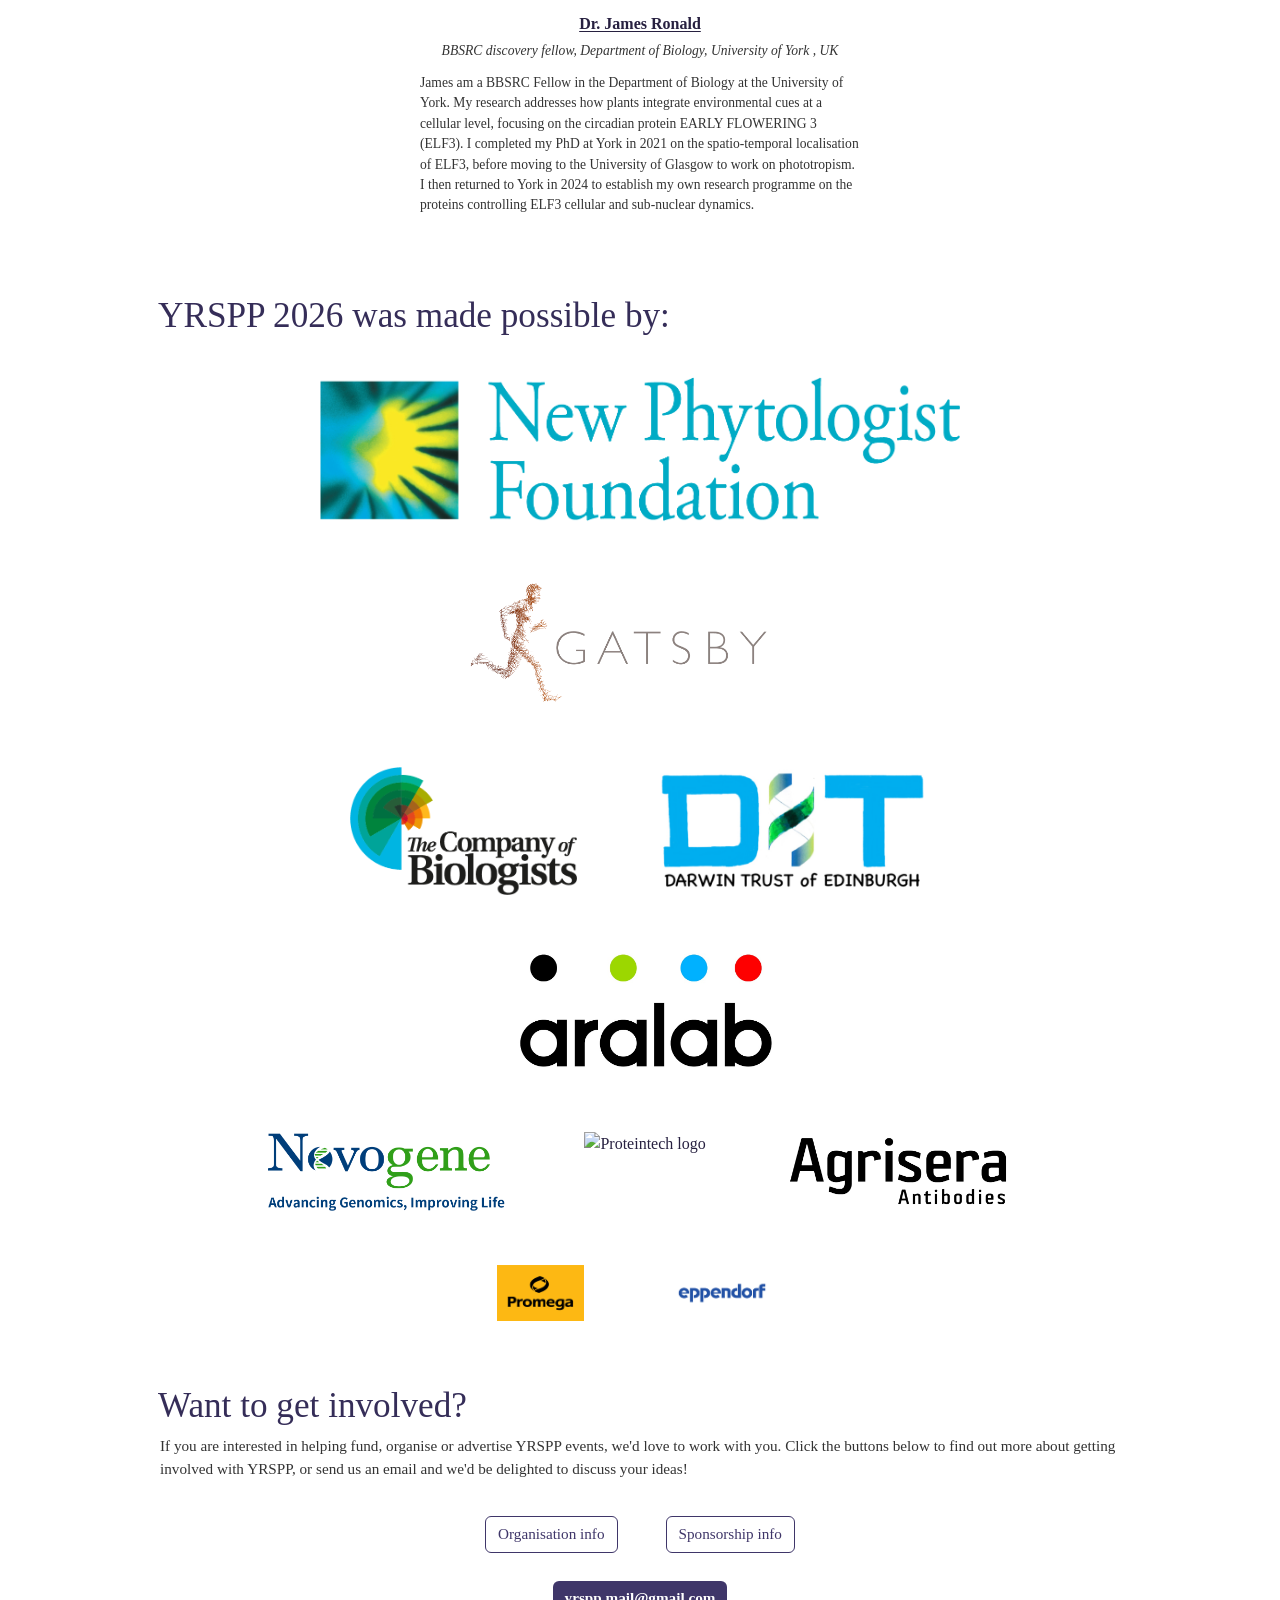
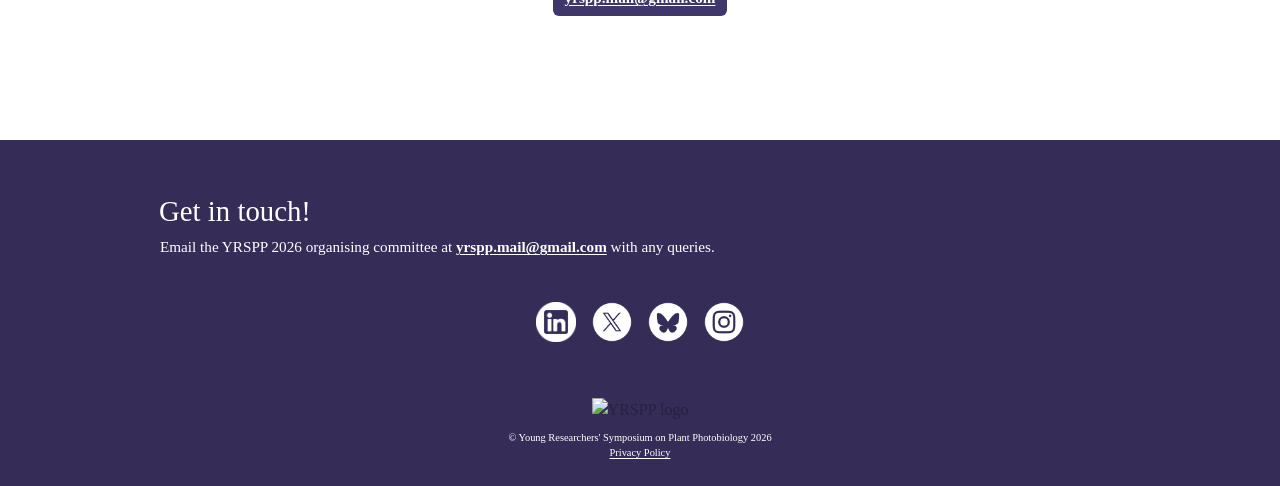
==== commit 3656d8ce: "Keynote speakers update" ====
--- a/index.html
+++ b/index.html
@@ -184,7 +184,7 @@
                 <div class="profile-item">
                     <a href="https://www.oeaw.ac.at/gmi/research/research-groups/liam-dolan"
                         target="_blank" class="profile-image"> <img class="profile-image"
-                            src="./assets/Liam headshot.jpg" alt="Photo of Professor Kerry Franklin"
+                            src="./assets/Liam headshot.jpg" alt="Photo of Professor Liam Dolan"
                             style="object-position: 50% 25%"></a>
 
                     <div class="profile-name"> <a class="underline-btn"
@@ -193,7 +193,8 @@
                     </div>
                     <div class="profile-subtitle">
                         Senior Group Leader,
-                        Gregor&nbsp;Mendel&nbsp;Institute, Vienna, Austria
+                        Gregor&nbsp;Mendel&nbsp;Institute, 
+                        Vienna, Austria
                     </div>
                     <div class="profile-bio">
                         Liam's laboratory uses genetics to discover how plants and their cells develop and evolve. 
@@ -205,137 +206,97 @@
                 </div>
 
                 <div class="profile-item">
-                    <a href="https://www.ceplas.eu/en/research/prof-dr-ute-hoecker/" target="_blank"
-                        class="profile-image"> <img class="profile-image" src="./assets/ute-hoecker.jpeg"
-                            alt="Photo of Professor Ute Hoecker" style="object-position: 50% 32%"></a>
+                    <a href="https://plantscienceglasgow.org/eirini-kaiserli/"
+                        class="profile-image"> <img class="profile-image" src="./assets/Eirini headshot.jpg"
+                            alt="Photo of Dr. Eirini Kaiserli" style="object-position: 50% 32%"></a>
                     <div class="profile-name"> <a class="underline-btn"
-                            href="https://www.ceplas.eu/en/research/prof-dr-ute-hoecker" role="button" target="_blank">
-                            Professor Ute Hoecker</a>
+                            href="https://plantscienceglasgow.org/eirini-kaiserli/" role="button" target="_blank">
+                            Dr. Eirini Kaiserli</a>
                     </div>
                     <div class="profile-subtitle">
-                        Professor, Institute for Plant Sciences, University of Cologne, Germany
+                        Senior Lecturer, University of Glasgow, UK
                     </div>
                     <div class="profile-bio">
-                        <a class="underline-btn" href="https://ag-hoecker.botanik.uni-koeln.de" role="button"
+                        <a class="underline-btn" href="https://plantscienceglasgow.org/eirini-kaiserli/" role="button"
                             target="_blank">
-                            Ute's group</a> uses <i>Arabidopsis</i> and the moss <i>Physcomitrium patens</i> to
-                        understand the role of protein
-                        ubiquitination in phytochrome and cryptochrome signalling. Her research focuses particularly
-                        on
-                        the COP1/SPA ubiquitin ligase and its transcription factor targets, such as PAP, HY5 and
-                        TCP.
-                        More recently, her group has also begun exploring the ecological relevance of signalling
-                        pathways when <i>Arabidopsis</i> is subjected to crowding by neighbouring plants.
+                            Eirini's group study how plants respond to environmental signals such as light and 
+                            temperature at the molecular and cellular level. Our aim is to uncover mechanisms 
+                            of plant resilience to advance both basic and applied science. Our pet protein is 
+                            TANDEM ZINC-FINGER/PLUS3 (TZP) is a transcriptional regulator that integrates light 
+                            and photoperiodic signals to control Arabidopsis development, modulating hypocotyl 
+                            elongation and flowering by interacting with photoreceptors and transcription factors 
+                            ithin nuclear photobodies.
                     </div>
                 </div>
 
                 <div class="profile-item">
-                    <a href="https://anr.fr/Project-ANR-21-CE20-0006" class="profile-image" target="_blank"> <img
-                            class="profile-image" src="./assets/anne-sophie-fiorucci.jpeg"
-                            alt="Photo of Dr. Anne-Sophie Fiorucci" style="object-position: 50% 65%"></a>
-                    <div class="profile-name"> <a class="underline-btn" href="https://anr.fr/Project-ANR-21-CE20-0006"
+                    <a href="https://www.photobodies.com" class="profile-image" target="_blank"> <img
+                            class="profile-image" src="./assets/Kasper headshot.jpg"
+                            alt="Photo of Dr. Kasper Van Gelderen" style="object-position: 50% 65%"></a>
+                    <div class="profile-name"> <a class="underline-btn" href="https://www.photobodies.com"
                             role="button" target="_blank"> Dr.
-                            Anne-Sophie Fiorucci</a>
+                            Kasper Van Gelderen</a>
                     </div>
                     <div class="profile-subtitle">
-                        Assistant Professor, Institute for Integrative Biology of the Cell&nbsp;(I2BC),
-                        Université&nbsp;Paris-Saclay, France </div>
+                        Group leader, Centre for Organismal Studies,
+                        Heidelberg University, Germany </div>
                     <div class="profile-bio">
-                        Anne-Sophie studied the regulation of gene induction by light in plants via chromatin
-                        mechanisms
-                        during her PhD (Paris, France). She then went to Lausanne (Switzerland) for her post-doc
-                        where
-                        she developed her interest for plant responses to light and temperature in several
-                        physiological
-                        contexts. She is now Assistant Professor at Université Paris-Saclay (France), where she
-                        studies
-                        the interaction between phytochrome-dependent growth responses and nitrogen nutrition.
+                        Kasper's group investigate cell-biological aspects of plant light signaling; 
+                        How photoreceptor complexes are organized in the nucleus and how the plant shoot 
+                        can send signals to the root via mobile transcription factors. His group is 
+                        researching the basis of light perception by looking at the phenomenon of the 
+                        phyB photobody. In particular, they are trying to understand exactly how it 
+                        forms and how it benefits phyB signalling. 
                     </div>
                 </div>
 
                 <div class="profile-item">
-                    <a href="https://www.wur.nl/en/persons/charlotte-gommers.htm" class="profile-image" target="_blank">
-                        <img class="profile-image" src="./assets/charlotte-gommers.jpeg"
-                            alt="Photo of Dr. Charlotte Gommers" style="object-position: 50% 44%"></a>
+                    <a href="https://research.wur.nl/en/persons/gabriela-toledo-ortiz/" class="profile-image" target="_blank">
+                        <img class="profile-image" src="./assets/Gabriela headshot.jpeg"
+                            alt="Photo of Dr. Gabriela Toledo-Ortiz" style="object-position: 50% 44%"></a>
                     <div class="profile-name"> <a class="underline-btn"
-                            href="https://www.wur.nl/en/persons/charlotte-gommers.htm" role="button" target="_blank">
-                            Dr. Charlotte (Lot) Gommers</a>
+                            href="https://research.wur.nl/en/persons/gabriela-toledo-ortiz/" role="button" target="_blank">
+                            Dr. Gabriela Toledo-Ortiz</a>
                     </div>
                     <div class="profile-subtitle">
-                        Assistant Professor, Laboratory&nbsp;of&nbsp;Plant&nbsp;Physiology,
+                        Associate Professor, Laboratory of Molecular Biology,
                         Wageningen&nbsp;University,
                         Netherlands
                     </div>
                     <div class="profile-bio">
                         <a class="keynote-website underline-text" href="https://www.charlottegommers.nl/" role="button"
-                            target="_blank"> Lot's
-                            group</a> investigates how chloroplasts contribute to the perception of and
-                        adaptation
-                        to changing environments by acting as environmental sensors and generating retrograde
-                        signals to
-                        adjust nuclear gene expression, and how this helps plants modulate their development to
-                        tolerate
-                        abiotic stresses. Lot has previously studied how plants respond to changes in light quality
-                        during
-                        shading by neighbouring plants, and how chloroplast retrograde signals antagonise
-                        photoreceptor-mediated plant development.
+                            target="_blank"> 
+                            Gabriela's group is focused on the dissection of novel mechanisms by which environmental cues 
+                            and photoreceptors induce changes in chloroplastic metabolism. In addition to molecular genetics, 
+                            biochemistry, cell biology and computational approaches, she has also incorporated natural-social 
+                            sciences collaborations to tackle climate change challenges in agriculture, in particular for tomato.
                     </div>
                 </div>
 
                 <div class="profile-item">
-                    <a href="https://webs.uab.cat/pleelab/" class="profile-image" target="_blank"> <img
-                            class="profile-image" src="./assets/jordi-moreno-romero.jpg"
-                            alt="Photo of Dr. Jordi Moreno-Romero" style="object-position: 50% 30%"></a>
-                    <div class="profile-name"> <a class="underline-btn" href="https://webs.uab.cat/pleelab/"
-                            role="button" target="_blank">Dr. Jordi Moreno-Romero</a>
+                    <a href="https://pure.york.ac.uk/portal/en/persons/james-andrew-ronald/" class="profile-image" target="_blank"> <img
+                            class="profile-image" src="./assets/James headshot.png"
+                            alt="Photo of Dr. James Ronald" style="object-position: 50% 30%"></a>
+                    <div class="profile-name"> <a class="underline-btn" href="https://pure.york.ac.uk/portal/en/persons/james-andrew-ronald/"
+                            role="button" target="_blank">Dr. James Ronald</a>
                     </div>
                     <div class="profile-subtitle">
-                        Ramón y Cajal Researcher, Department&nbsp;of Biochemistry and Molecular
-                        Biology, Universitat&nbsp;Autònoma de&nbsp;Barcelona&nbsp;(UAB), Spain
+                        BBSRC discovery fellow, Department&nbsp;of 
+                        Biology, University&nbsp;of&nbsp;York&nbsp;, UK
                     </div>
                     <div class="profile-bio">
-                        Jordi is a plant molecular biologist focused on plant epigenetics. For his PhD he studied
-                        the
-                        roles of the ubiquitous protein kinase CK2 in plants. He then went on to study genomic
-                        imprinting and later explored how epigenetic mechanisms modulate plant responses to shade.
-                        His
-                        current research centers on Polycomb-group proteins that regulate light responses and other
-                        environmental cues, with the ultimate goal of developing tools for crop improvement through
-                        chromatin remodelling.
-                    </div>
-                </div>
-
-                <div class="profile-item">
-                    <a href="https://www.synthetic-biology.hhu.de/research/urquiza-group" class="profile-image"
-                        target="_blank"> <img class="profile-image" src="./assets/uriel-urquiza-garcia.jpeg"
-                            alt="Photo of Dr. Uriel Urquiza-García" style="object-position: 50% 10%"></a>
-                    <div class="profile-name"> <a class="underline-btn"
-                            href="https://www.synthetic-biology.hhu.de/research/urquiza-group" role="button"
-                            target="_blank">
-                            Dr. Uriel Urquiza-García</a>
-                    </div>
-                    <div class="profile-subtitle">
-                        Group Leader, Institute of Synthetic Biology, Cluster of Excellence on Plant Sciences
-                        (CEPLAS),
-                        Heinrich Heine University of Düsseldorf, Germany
-                    </div>
-                    <div class="profile-bio">
-                        Uriel's work focuses on how plants perceive and integrate signals from light, temperature,
-                        and
-                        circadian time. During his PhD studies, he employed experimental and computational methods
-                        to
-                        quantitatively analyse the plant circadian clock. He then began using synthetic biology to
-                        investigate the complex molecular networks integrating the perception of light, temperature,
-                        and
-                        time signals in plants. This includes using plant optogenetics and synthetic genomics to
-                        improve
-                        plant performance by understanding plant signalling networks.
-                    </div>
-                </div>
-            </div>
-        </div>
-
-        <h1 style="margin-bottom:30px">YRSPP 2026 is made possible&nbsp;by:</h1>
+                        James am a BBSRC Fellow in the Department of Biology at the University of York. 
+                        My research addresses how plants integrate environmental cues at a cellular level, 
+                        focusing on the circadian protein EARLY FLOWERING 3 (ELF3). I completed my PhD at 
+                        York in 2021 on the spatio-temporal localisation of ELF3, before moving to the University 
+                        of Glasgow to work on phototropism. I then returned to York in 2024 to establish my own 
+                        research programme on the proteins controlling ELF3 cellular and sub-nuclear dynamics.
+                    </div>
+                </div>
+            </div>
+        </div>
+
+        <h1 style="margin-bottom:30px">YRSPP 2026 was made possible&nbsp;by:</h1>
 
         <div class="sponsors-container">
             <div class="sponsors-box tier0">
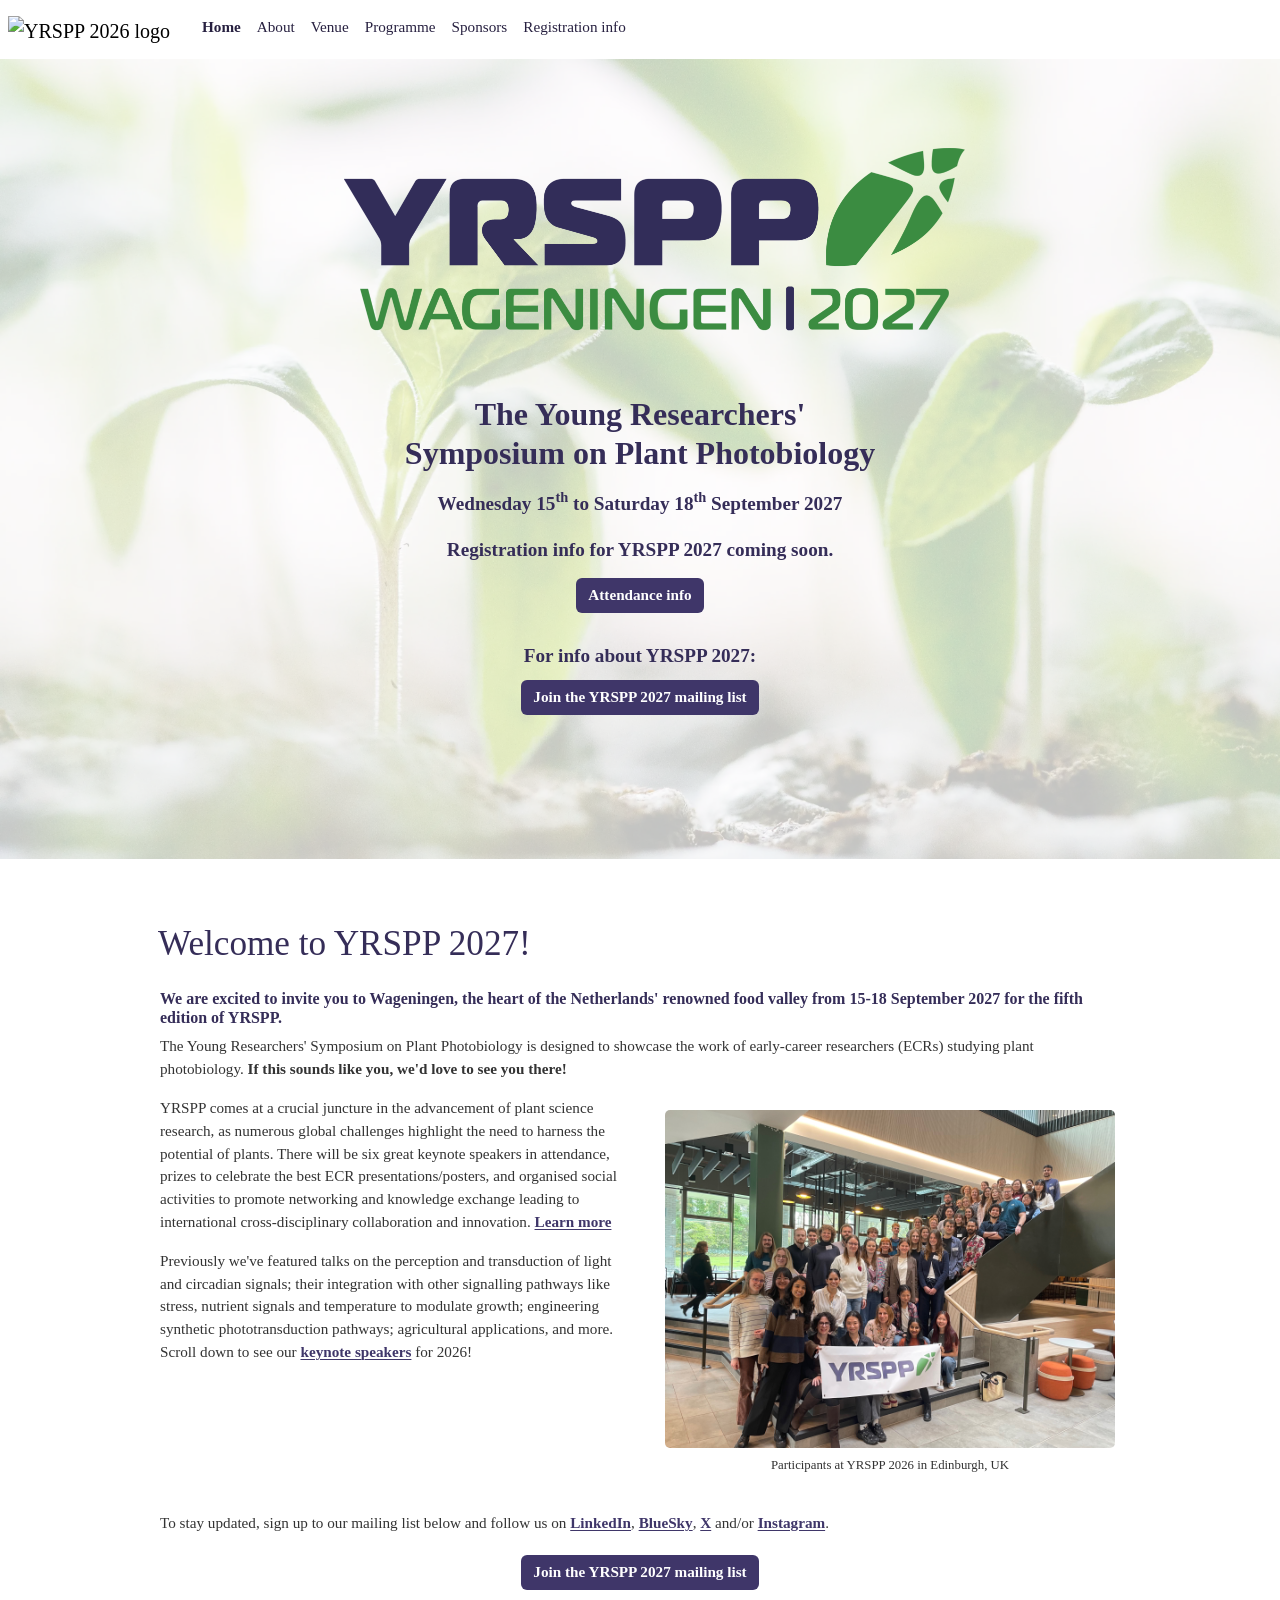
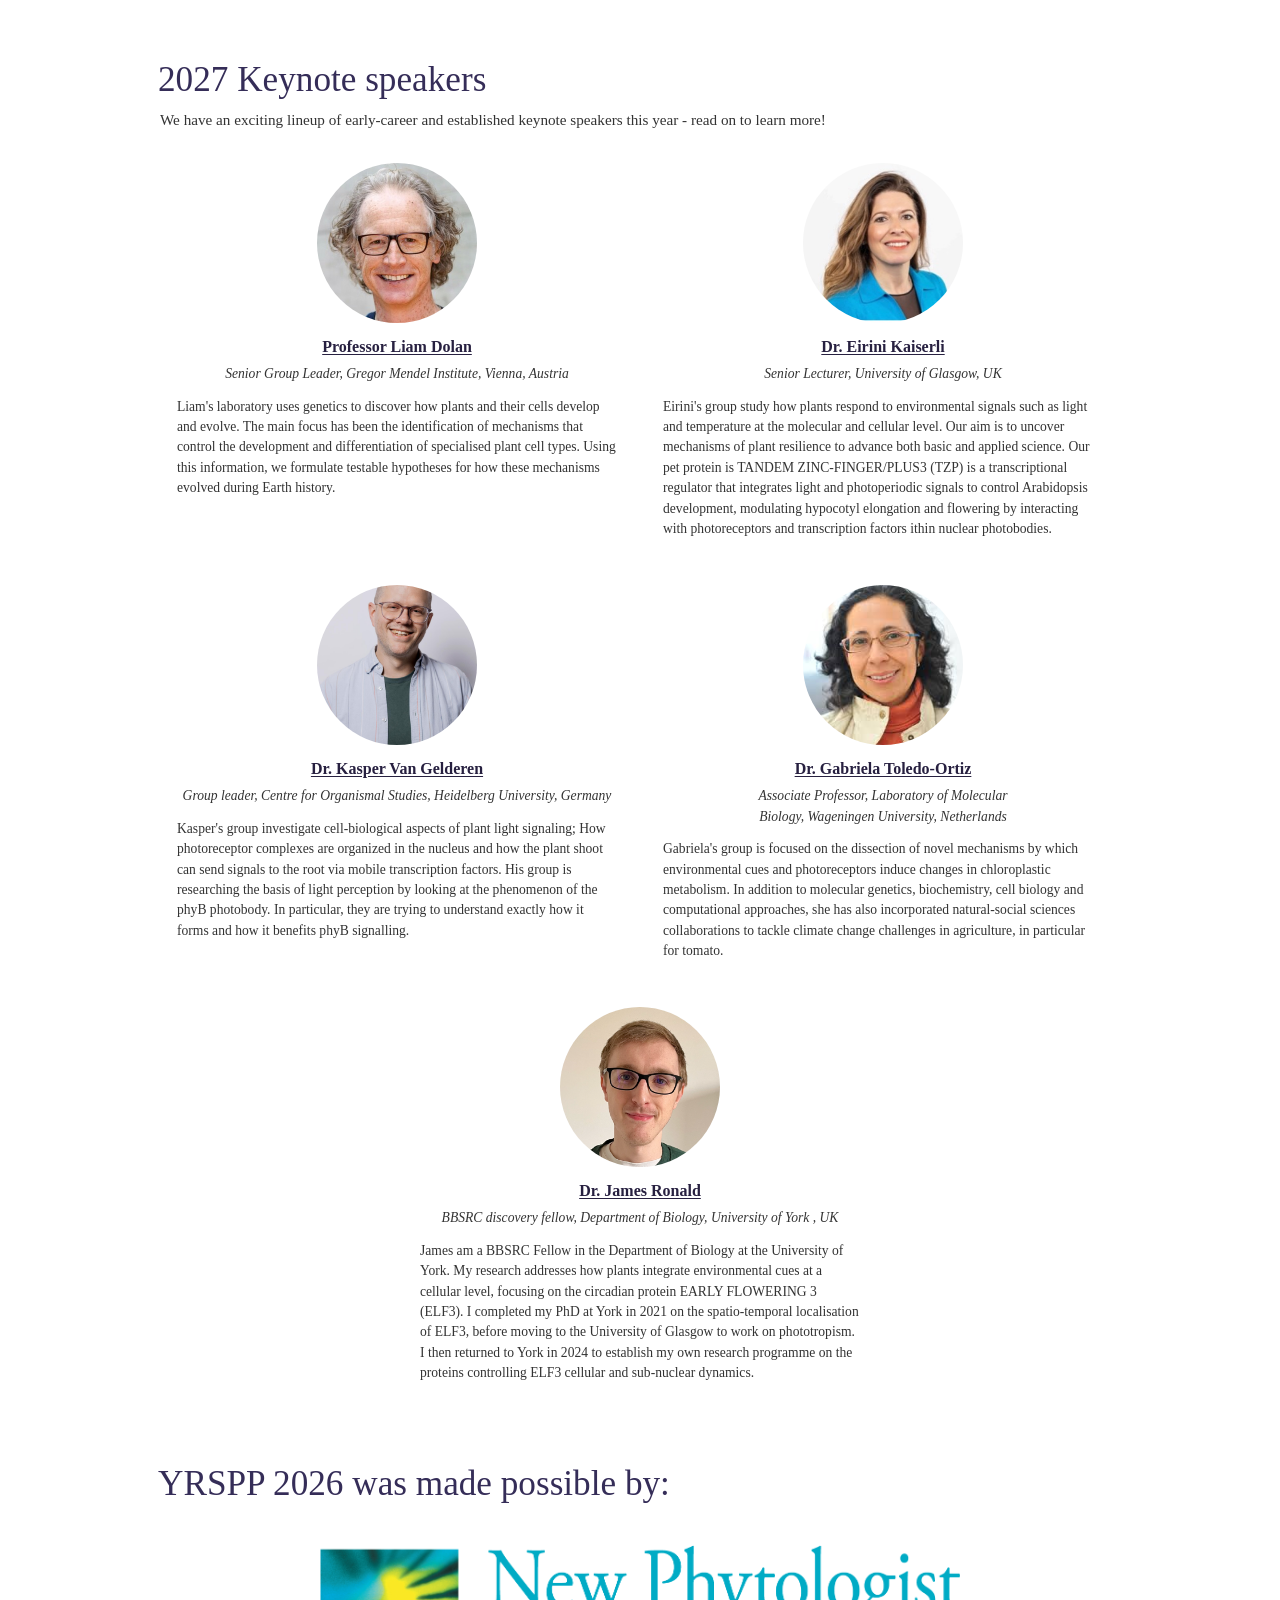
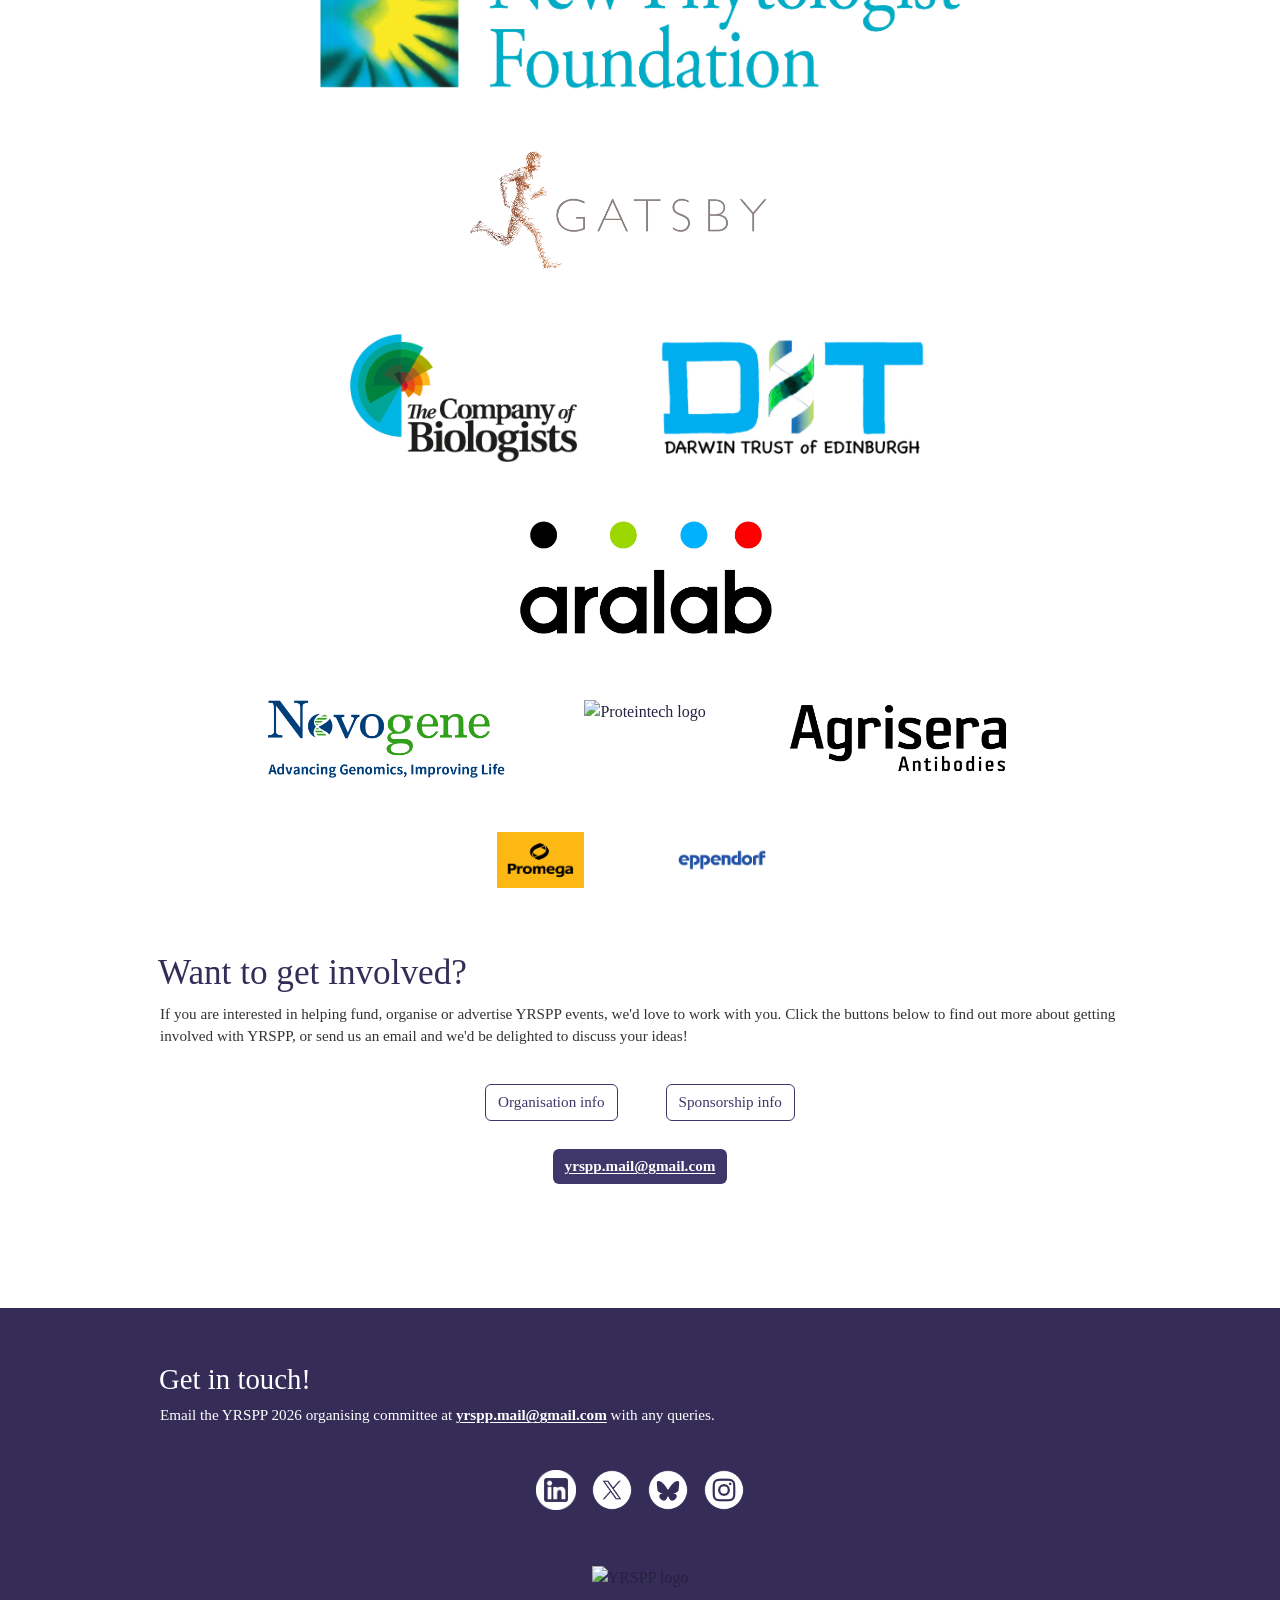
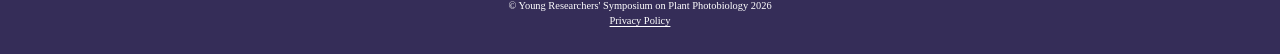
==== commit c53a1ce8: "Keynote remove underline" ====
--- a/index.html
+++ b/index.html
@@ -217,8 +217,6 @@
                         Senior Lecturer, University of Glasgow, UK
                     </div>
                     <div class="profile-bio">
-                        <a class="underline-btn" href="https://plantscienceglasgow.org/eirini-kaiserli/" role="button"
-                            target="_blank">
                             Eirini's group study how plants respond to environmental signals such as light and 
                             temperature at the molecular and cellular level. Our aim is to uncover mechanisms 
                             of plant resilience to advance both basic and applied science. Our pet protein is 
@@ -264,8 +262,6 @@
                         Netherlands
                     </div>
                     <div class="profile-bio">
-                        <a class="keynote-website underline-text" href="https://www.charlottegommers.nl/" role="button"
-                            target="_blank"> 
                             Gabriela's group is focused on the dissection of novel mechanisms by which environmental cues 
                             and photoreceptors induce changes in chloroplastic metabolism. In addition to molecular genetics, 
                             biochemistry, cell biology and computational approaches, she has also incorporated natural-social 
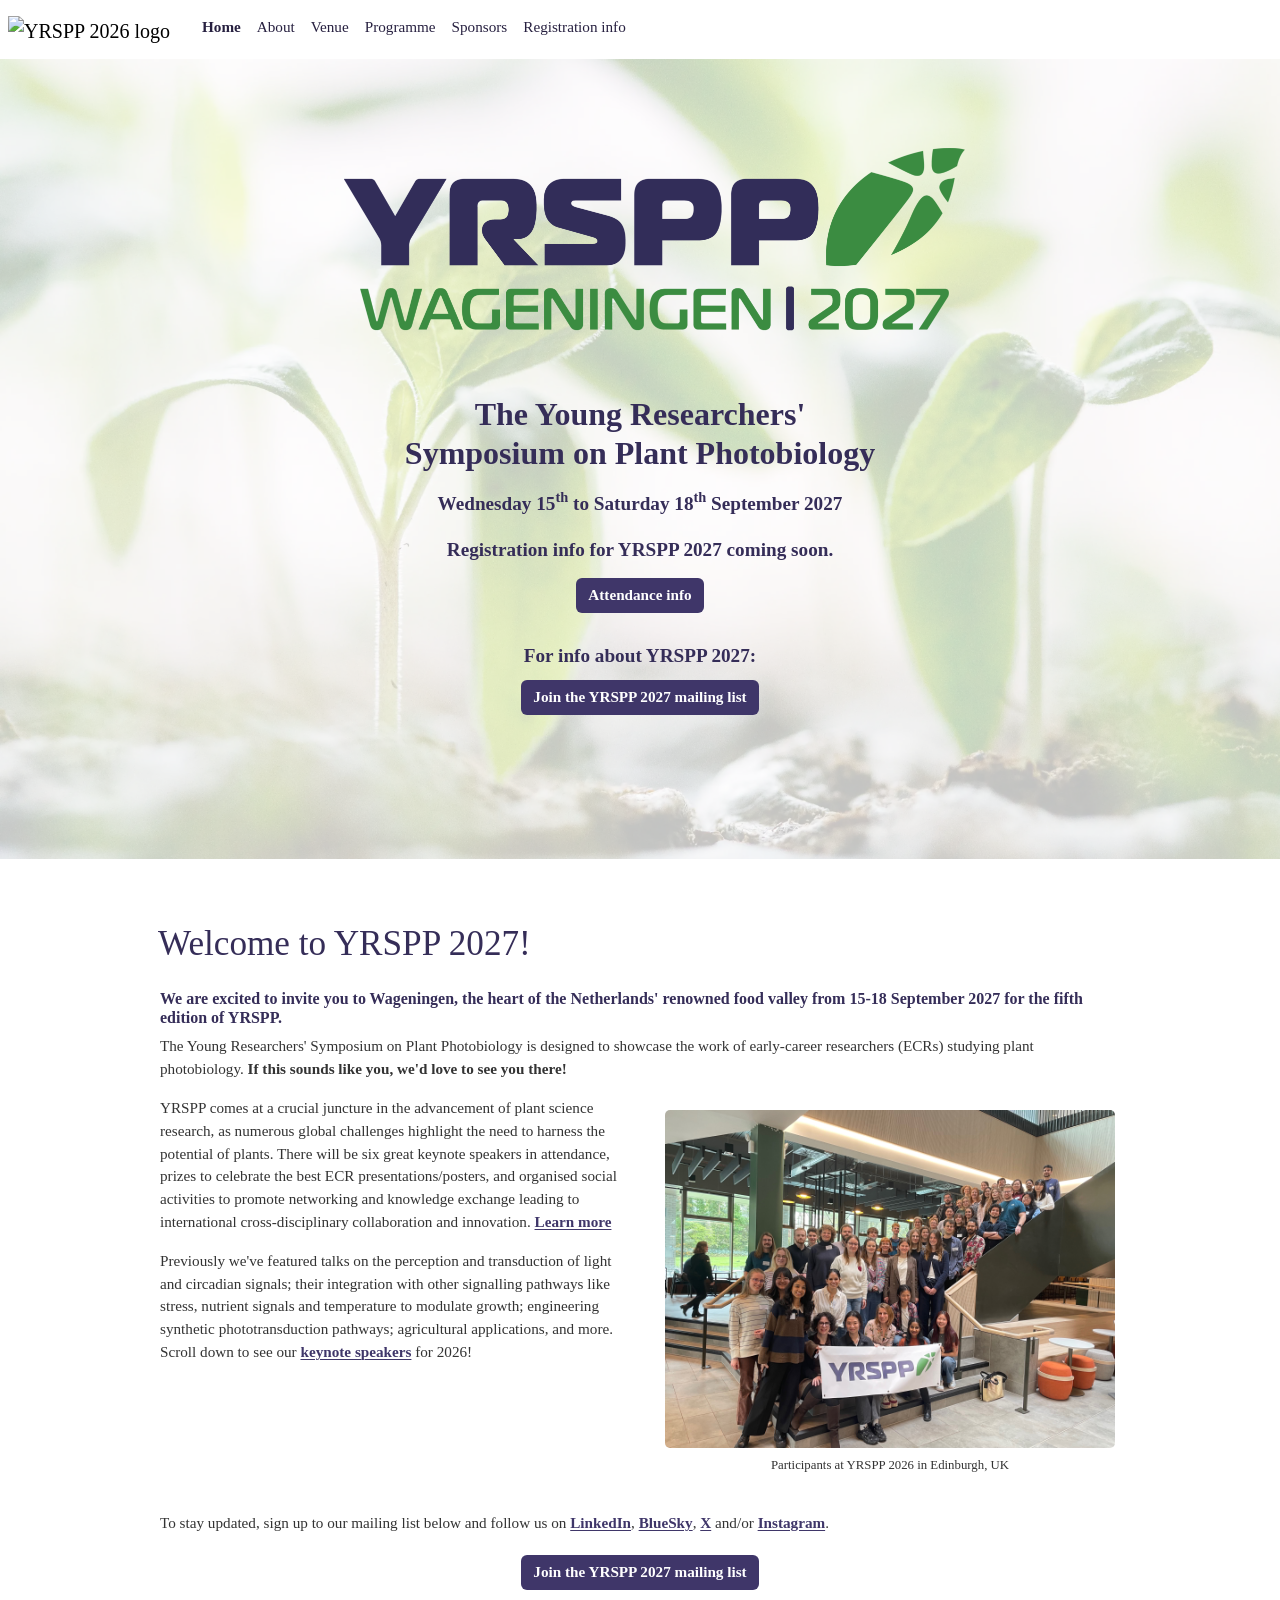
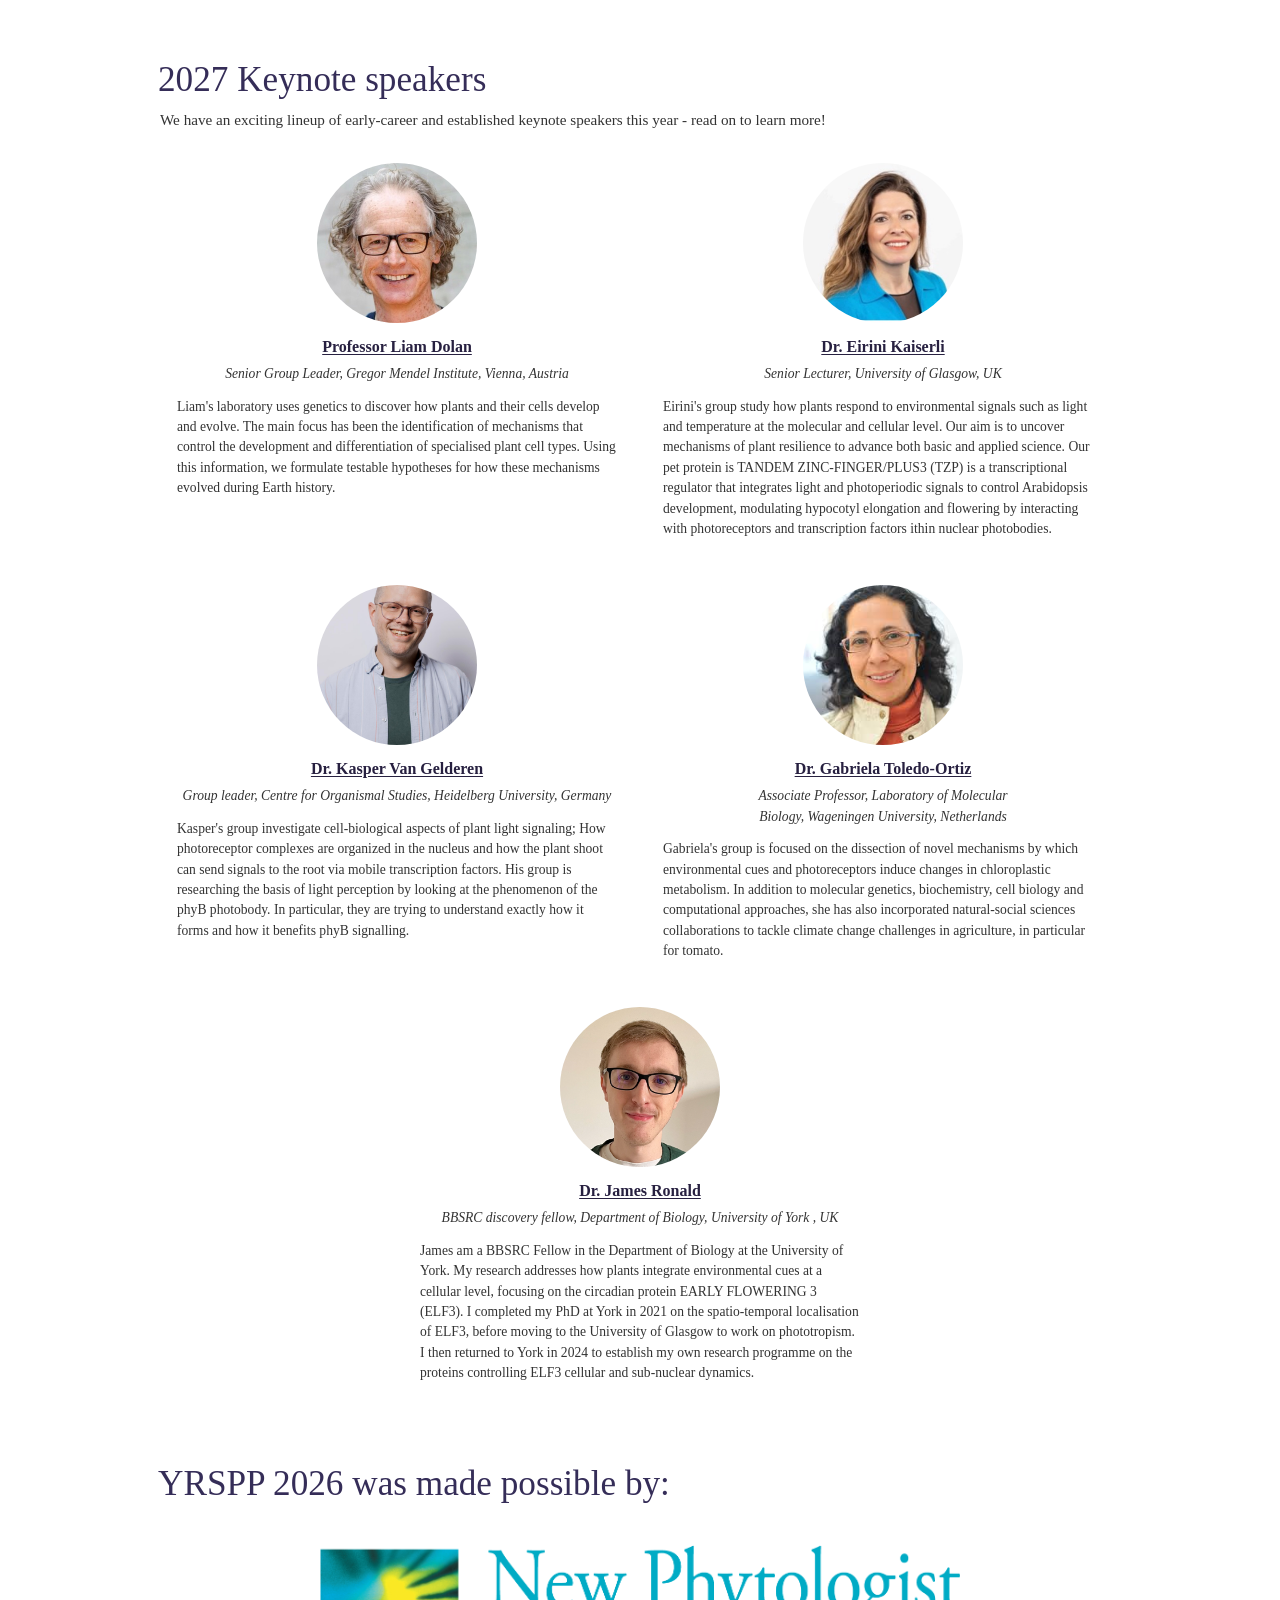
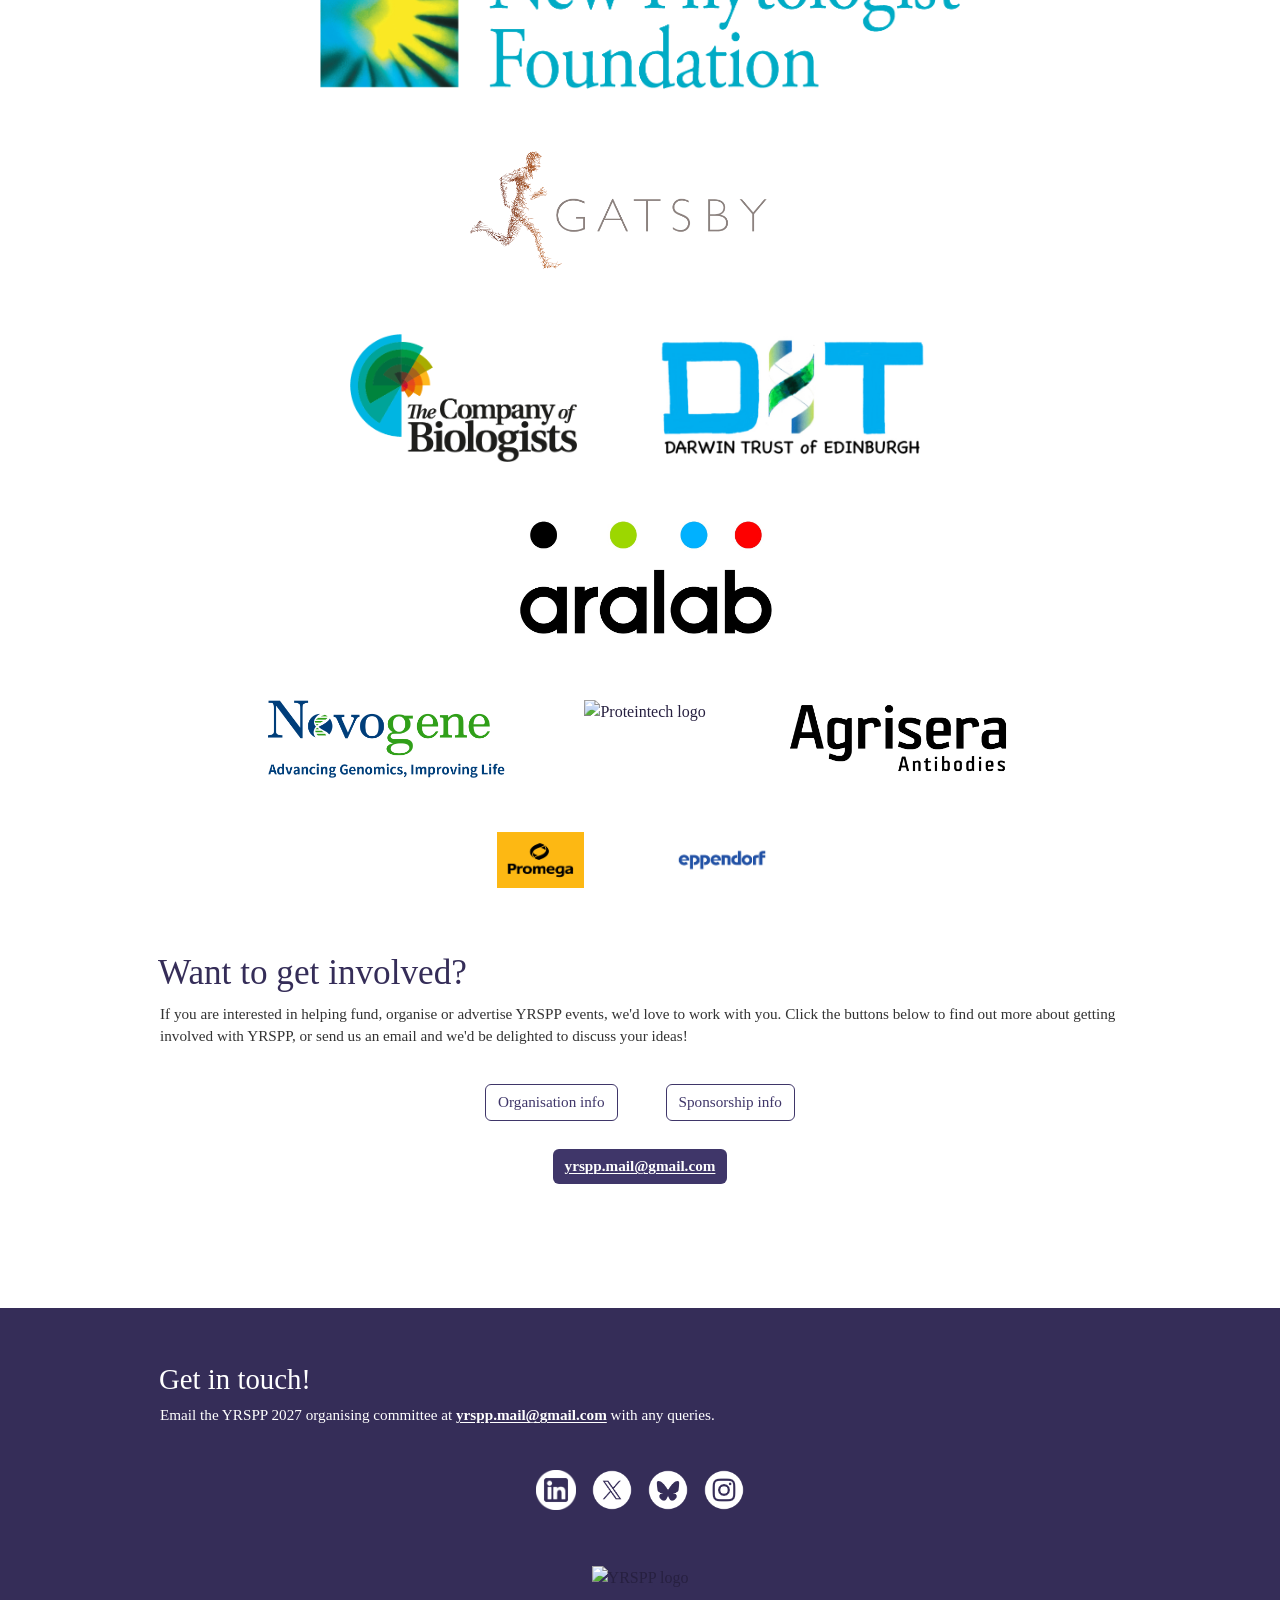
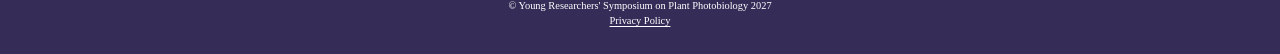
==== commit a056515d: "Update index.html" ====
--- a/index.html
+++ b/index.html
@@ -393,7 +393,7 @@
     <div class="container-sm">
         <h2 class="footer-heading">Get in touch!</h2>
 
-        <p class="footer-body"> Email the YRSPP 2026 organising committee at <a class="underline-text-light"
+        <p class="footer-body"> Email the YRSPP 2027 organising committee at <a class="underline-text-light"
                 href="mailto:yrspp.mail@gmail.com" role="button">yrspp.mail@gmail.com</a>
             with any queries.
         </p>
@@ -422,7 +422,7 @@
             <img src="./assets/YRSPP logo light.png" style="max-width: 120px; height: auto;" alt="YRSPP logo">
         </a>
         <div class=privacypolicy>
-            <p class="copyright">© Young Researchers' Symposium on Plant&nbsp;Photobiology 2026 <br><a
+            <p class="copyright">© Young Researchers' Symposium on Plant&nbsp;Photobiology 2027 <br><a
                     class="copyright underline-btn-light" href="/privacy" role="button"
                     style="font-weight:normal">Privacy
                     Policy</a>
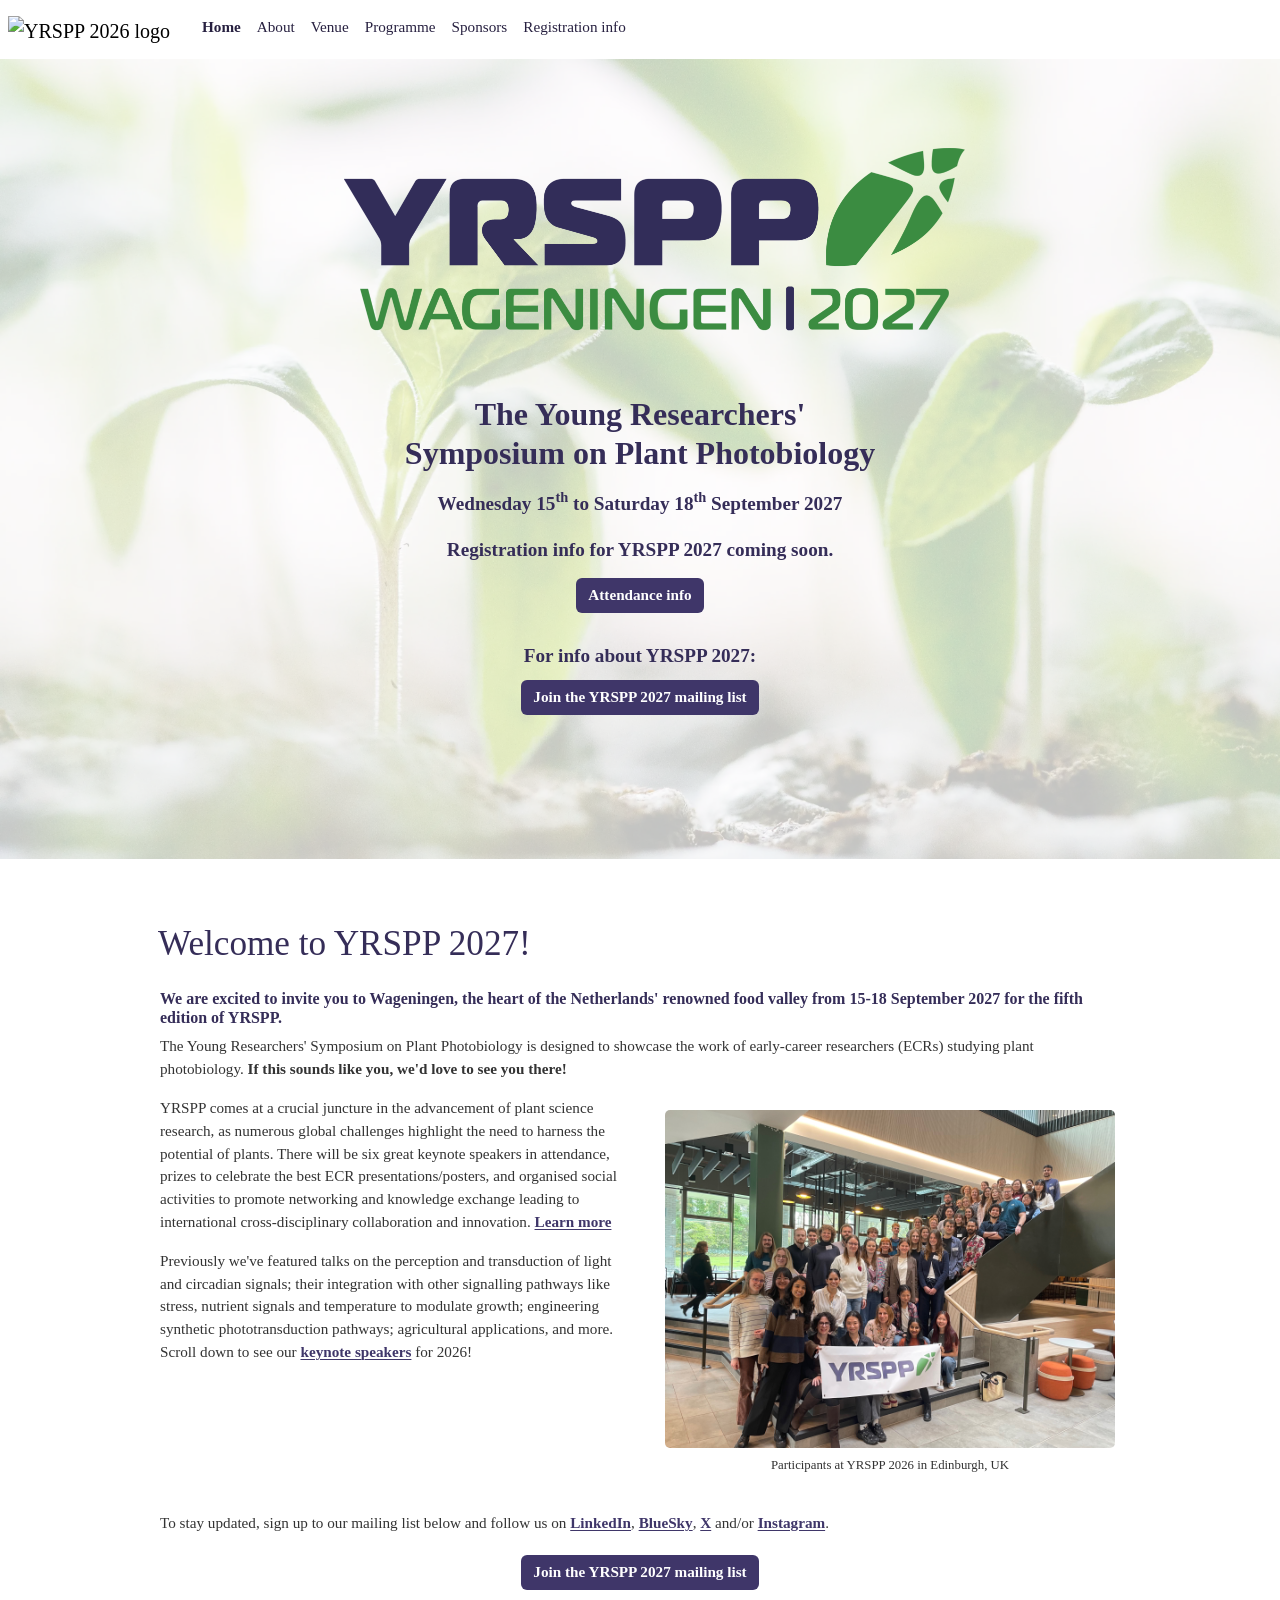
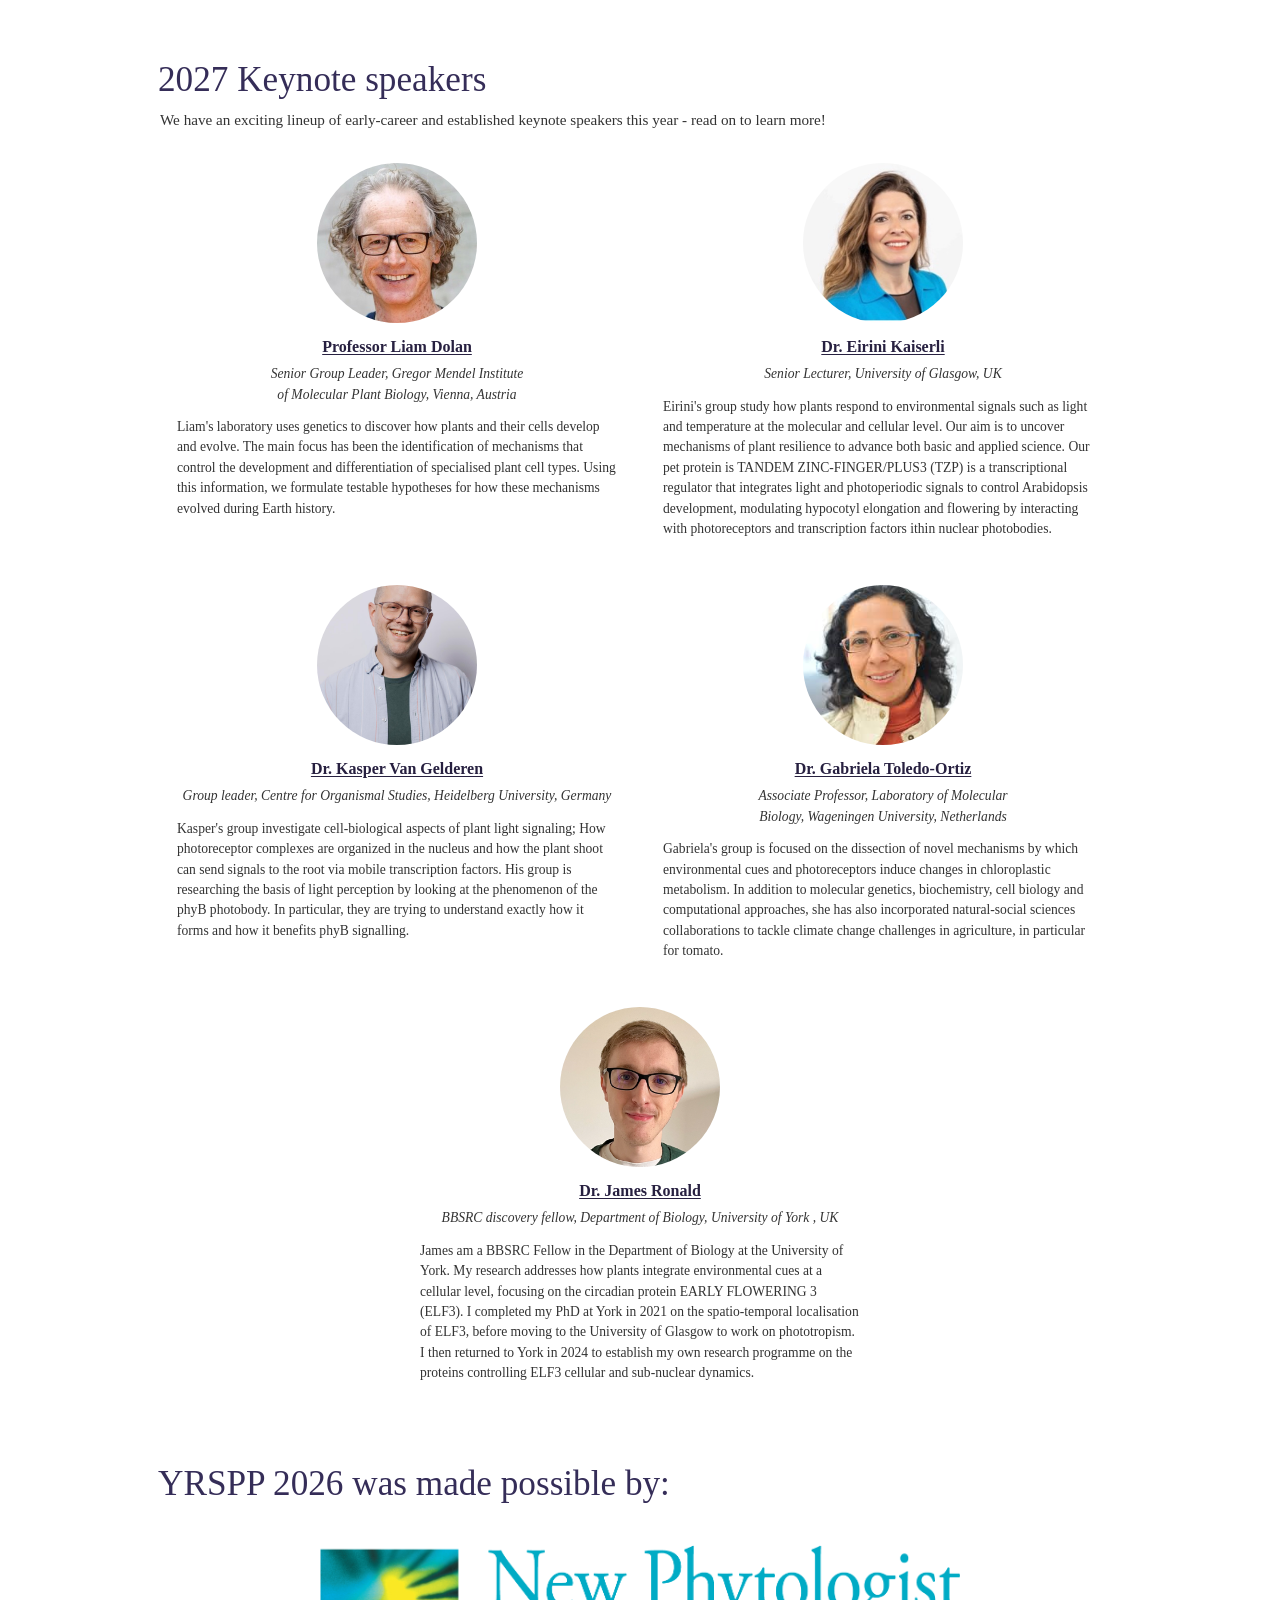
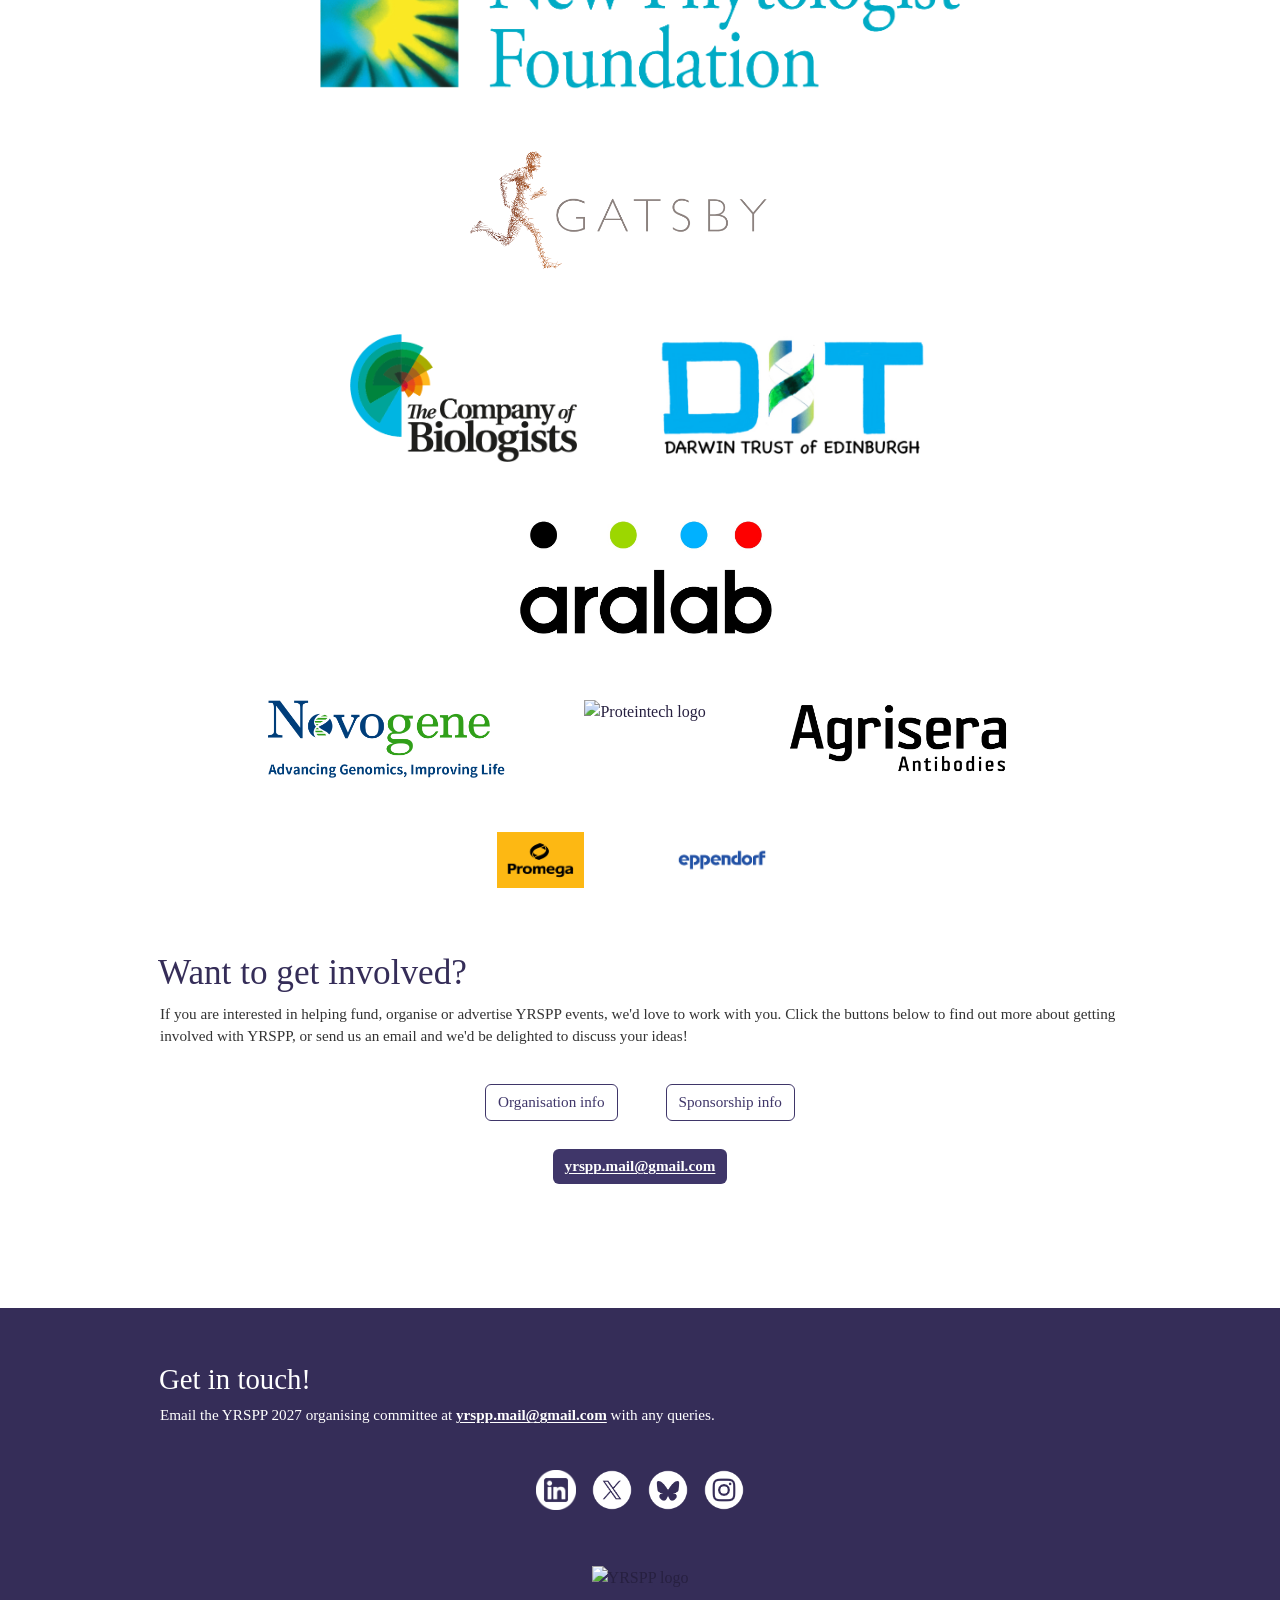
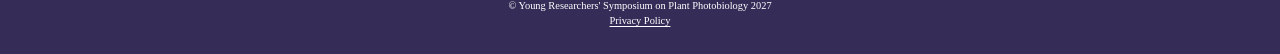
==== commit 570784e6: "Update index.html" ====
--- a/index.html
+++ b/index.html
@@ -193,7 +193,7 @@
                     </div>
                     <div class="profile-subtitle">
                         Senior Group Leader,
-                        Gregor&nbsp;Mendel&nbsp;Institute, 
+                        Gregor&nbsp;Mendel&nbsp;Institute of Molecular Plant Biology, 
                         Vienna, Austria
                     </div>
                     <div class="profile-bio">
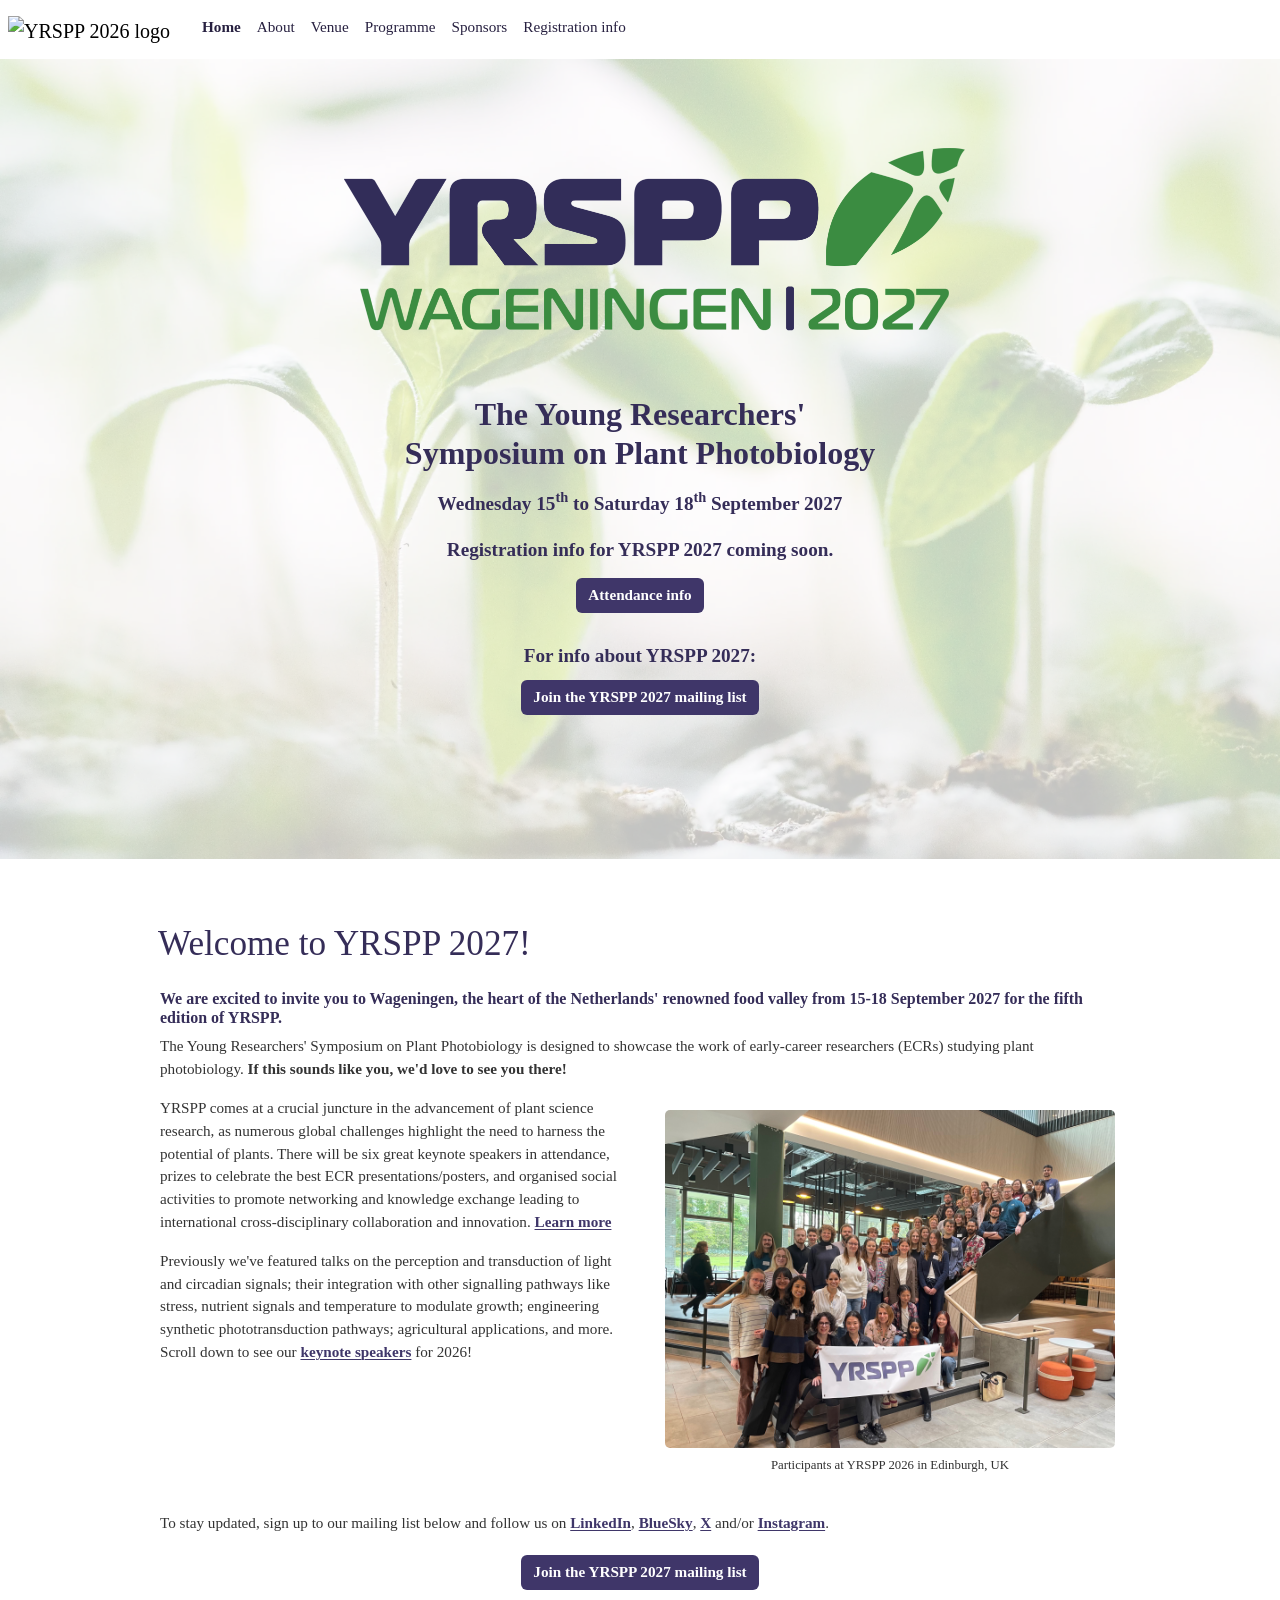
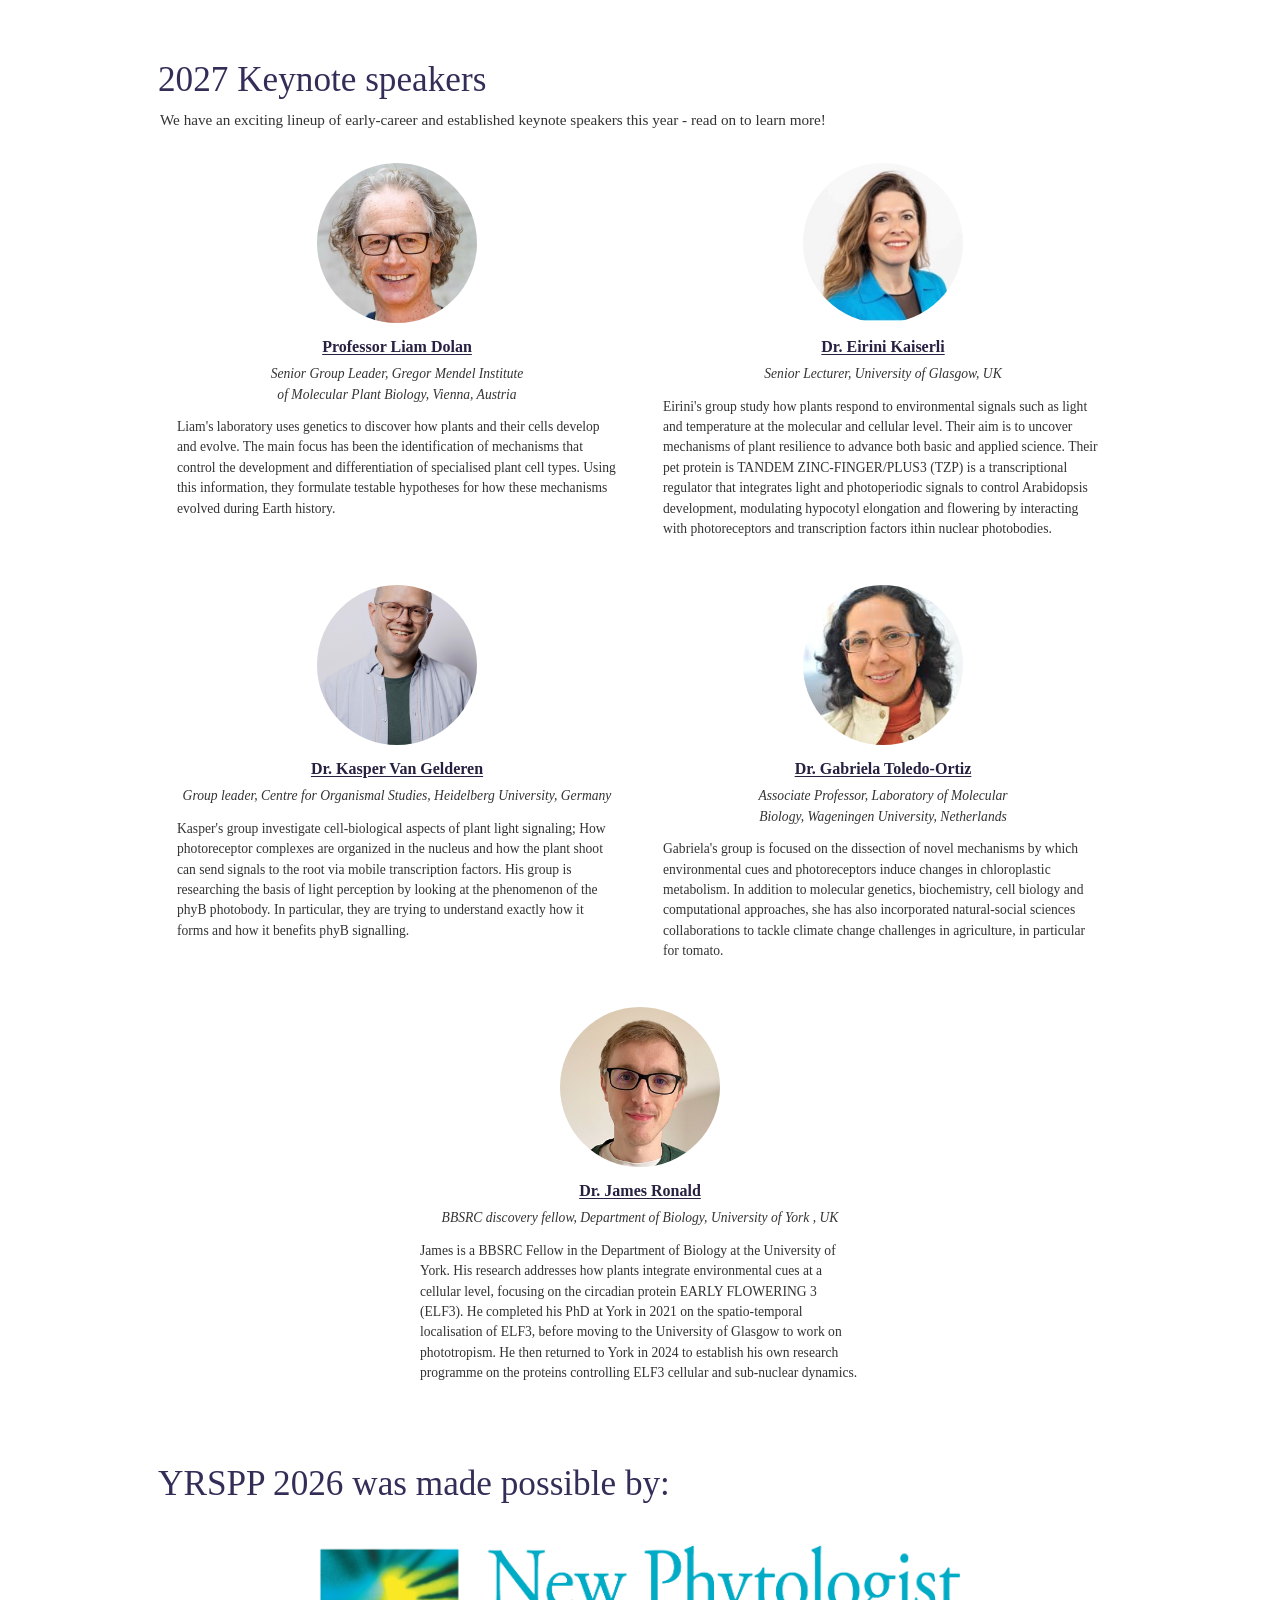
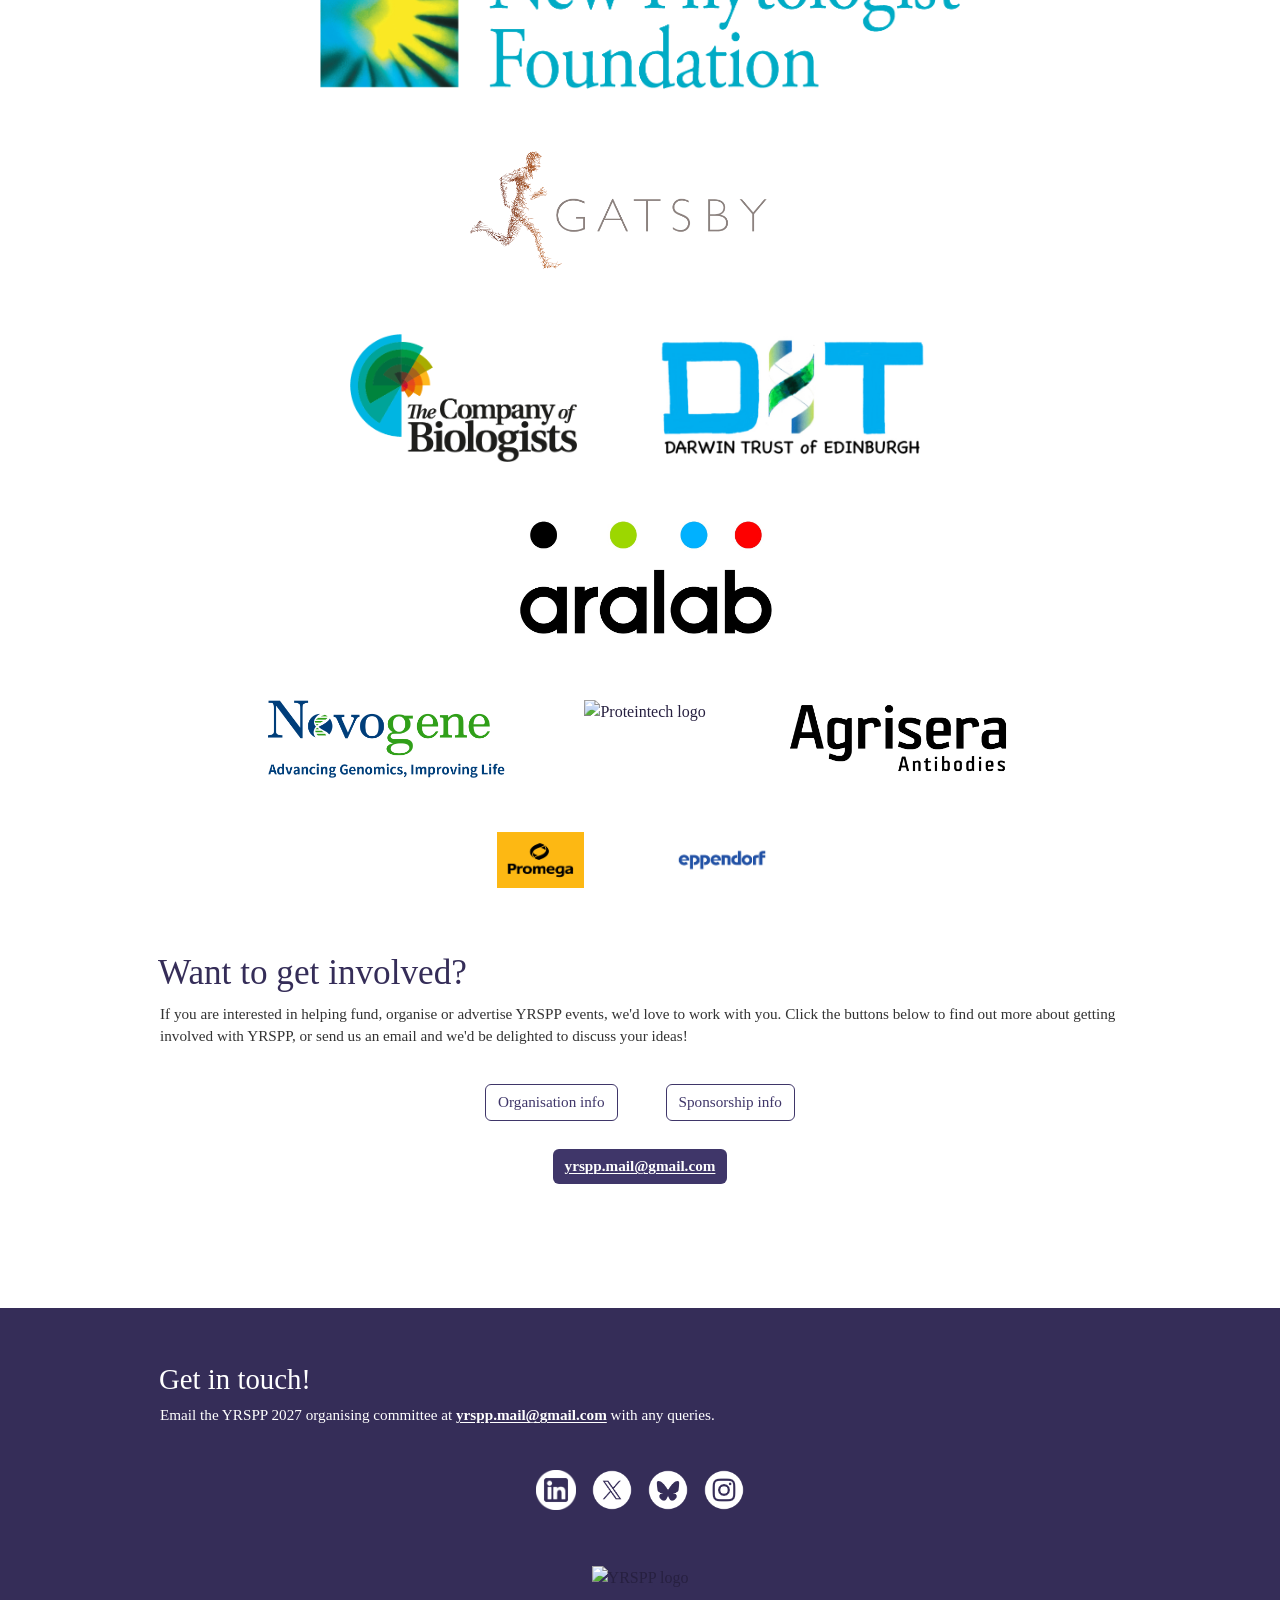
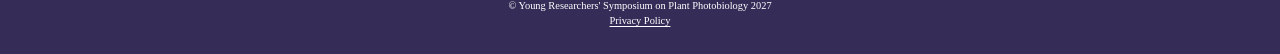
==== commit 54356d2a: "Update index.html" ====
--- a/index.html
+++ b/index.html
@@ -199,7 +199,7 @@
                     <div class="profile-bio">
                         Liam's laboratory uses genetics to discover how plants and their cells develop and evolve. 
                         The main focus has been the identification of mechanisms that control the development and 
-                        differentiation of specialised plant cell types. Using this information, we formulate testable 
+                        differentiation of specialised plant cell types. Using this information, they formulate testable 
                         hypotheses for how these mechanisms evolved during Earth history. 
 
                     </div>
@@ -218,8 +218,8 @@
                     </div>
                     <div class="profile-bio">
                             Eirini's group study how plants respond to environmental signals such as light and 
-                            temperature at the molecular and cellular level. Our aim is to uncover mechanisms 
-                            of plant resilience to advance both basic and applied science. Our pet protein is 
+                            temperature at the molecular and cellular level. Their aim is to uncover mechanisms 
+                            of plant resilience to advance both basic and applied science. Their pet protein is 
                             TANDEM ZINC-FINGER/PLUS3 (TZP) is a transcriptional regulator that integrates light 
                             and photoperiodic signals to control Arabidopsis development, modulating hypocotyl 
                             elongation and flowering by interacting with photoreceptors and transcription factors 
@@ -281,11 +281,11 @@
                         Biology, University&nbsp;of&nbsp;York&nbsp;, UK
                     </div>
                     <div class="profile-bio">
-                        James am a BBSRC Fellow in the Department of Biology at the University of York. 
-                        My research addresses how plants integrate environmental cues at a cellular level, 
-                        focusing on the circadian protein EARLY FLOWERING 3 (ELF3). I completed my PhD at 
+                        James is a BBSRC Fellow in the Department of Biology at the University of York. 
+                        His research addresses how plants integrate environmental cues at a cellular level, 
+                        focusing on the circadian protein EARLY FLOWERING 3 (ELF3). He completed his PhD at 
                         York in 2021 on the spatio-temporal localisation of ELF3, before moving to the University 
-                        of Glasgow to work on phototropism. I then returned to York in 2024 to establish my own 
+                        of Glasgow to work on phototropism. He then returned to York in 2024 to establish his own 
                         research programme on the proteins controlling ELF3 cellular and sub-nuclear dynamics.
                     </div>
                 </div>
